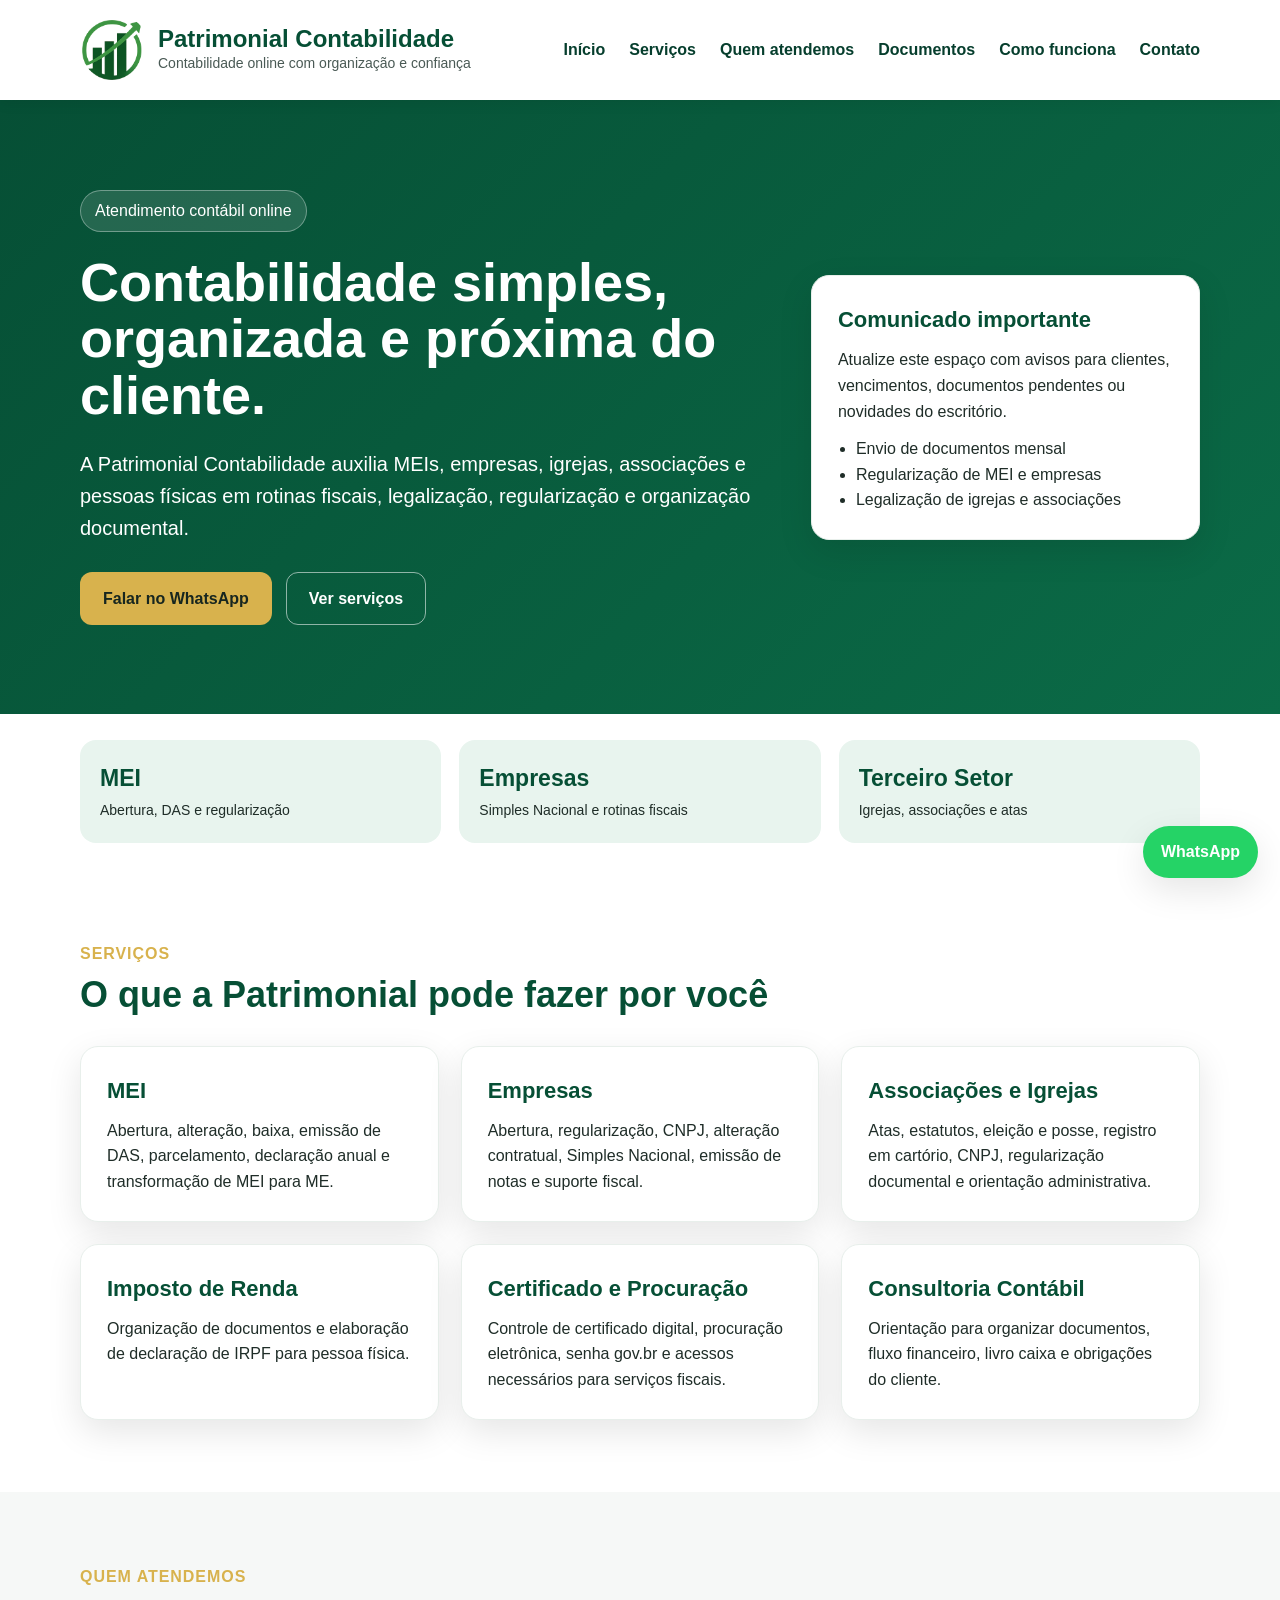
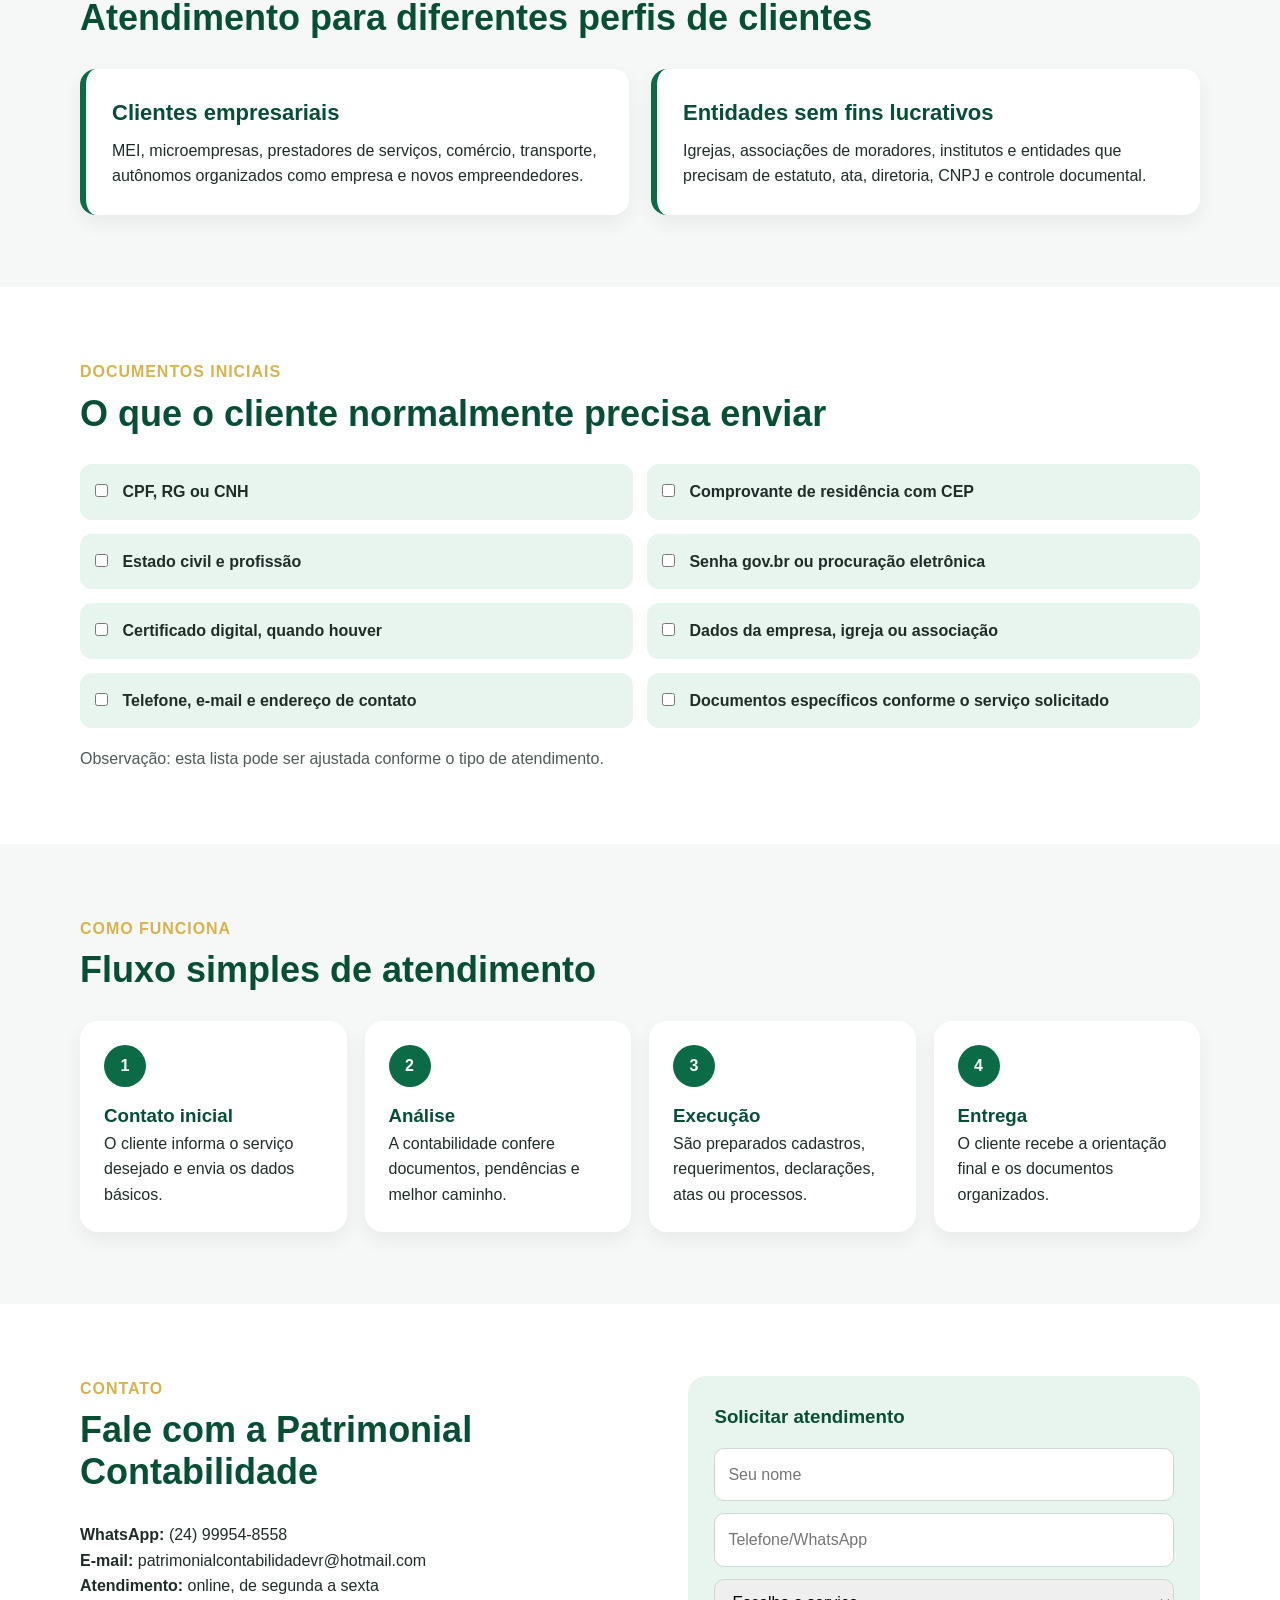
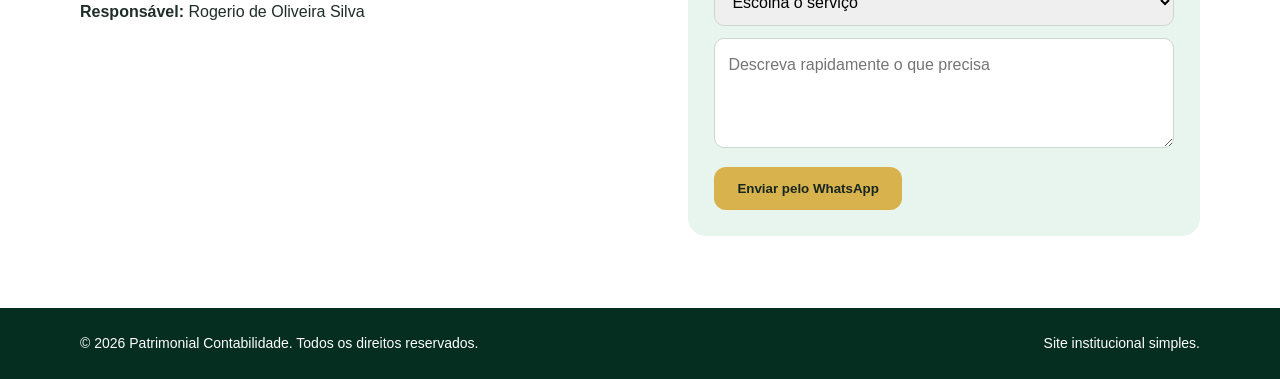
==== index.html @ cd788108 "Add files via upload" ====
<!DOCTYPE html>
<html lang="pt-BR">
<head>
  <meta charset="UTF-8" />
  <meta name="viewport" content="width=device-width, initial-scale=1.0" />
  <title>Patrimonial Contabilidade | Contabilidade Online</title>
  <meta name="description" content="Patrimonial Contabilidade - atendimento contábil online para MEI, empresas, igrejas, associações e pessoa física." />
  <link rel="stylesheet" href="style.css" />
</head>
<body>
  <header class="topo">
    <div class="container nav">
      <div class="marca">
        <img class="logo-img" src="assets/logo-patrimonial-icon.png" alt="Logo Patrimonial Contabilidade" />
        <div>
          <h1>Patrimonial Contabilidade</h1>
          <p>Contabilidade online com organização e confiança</p>
        </div>
      </div>
      <button class="menu-btn" onclick="alternarMenu()">☰</button>
      <nav id="menu">
        <a href="#inicio">Início</a>
        <a href="#servicos">Serviços</a>
        <a href="#clientes">Quem atendemos</a>
        <a href="#documentos">Documentos</a>
        <a href="#processo">Como funciona</a>
        <a href="#contato">Contato</a>
      </nav>
    </div>
  </header>

  <main>
    <section id="inicio" class="hero">
      <div class="container hero-grid">
        <div>
          <span class="etiqueta">Atendimento contábil online</span>
          <h2>Contabilidade simples, organizada e próxima do cliente.</h2>
          <p class="subtexto">A Patrimonial Contabilidade auxilia MEIs, empresas, igrejas, associações e pessoas físicas em rotinas fiscais, legalização, regularização e organização documental.</p>
          <div class="botoes">
            <a class="btn principal" href="https://wa.me/5524999548558" target="_blank">Falar no WhatsApp</a>
            <a class="btn secundario" href="#servicos">Ver serviços</a>
          </div>
        </div>
        <aside class="card destaque">
          <h3>Comunicado importante</h3>
          <p>Atualize este espaço com avisos para clientes, vencimentos, documentos pendentes ou novidades do escritório.</p>
          <ul>
            <li>Envio de documentos mensal</li>
            <li>Regularização de MEI e empresas</li>
            <li>Legalização de igrejas e associações</li>
          </ul>
        </aside>
      </div>
    </section>

    <section class="faixa">
      <div class="container numeros">
        <div><strong>MEI</strong><span>Abertura, DAS e regularização</span></div>
        <div><strong>Empresas</strong><span>Simples Nacional e rotinas fiscais</span></div>
        <div><strong>Terceiro Setor</strong><span>Igrejas, associações e atas</span></div>
      </div>
    </section>

    <section id="servicos" class="container secao">
      <div class="titulo">
        <span>Serviços</span>
        <h2>O que a Patrimonial pode fazer por você</h2>
      </div>
      <div class="grid-cards">
        <article class="card">
          <h3>MEI</h3>
          <p>Abertura, alteração, baixa, emissão de DAS, parcelamento, declaração anual e transformação de MEI para ME.</p>
        </article>
        <article class="card">
          <h3>Empresas</h3>
          <p>Abertura, regularização, CNPJ, alteração contratual, Simples Nacional, emissão de notas e suporte fiscal.</p>
        </article>
        <article class="card">
          <h3>Associações e Igrejas</h3>
          <p>Atas, estatutos, eleição e posse, registro em cartório, CNPJ, regularização documental e orientação administrativa.</p>
        </article>
        <article class="card">
          <h3>Imposto de Renda</h3>
          <p>Organização de documentos e elaboração de declaração de IRPF para pessoa física.</p>
        </article>
        <article class="card">
          <h3>Certificado e Procuração</h3>
          <p>Controle de certificado digital, procuração eletrônica, senha gov.br e acessos necessários para serviços fiscais.</p>
        </article>
        <article class="card">
          <h3>Consultoria Contábil</h3>
          <p>Orientação para organizar documentos, fluxo financeiro, livro caixa e obrigações do cliente.</p>
        </article>
      </div>
    </section>

    <section id="clientes" class="secao claro">
      <div class="container">
        <div class="titulo">
          <span>Quem atendemos</span>
          <h2>Atendimento para diferentes perfis de clientes</h2>
        </div>
        <div class="lista-dupla">
          <div class="painel">
            <h3>Clientes empresariais</h3>
            <p>MEI, microempresas, prestadores de serviços, comércio, transporte, autônomos organizados como empresa e novos empreendedores.</p>
          </div>
          <div class="painel">
            <h3>Entidades sem fins lucrativos</h3>
            <p>Igrejas, associações de moradores, institutos e entidades que precisam de estatuto, ata, diretoria, CNPJ e controle documental.</p>
          </div>
        </div>
      </div>
    </section>

    <section id="documentos" class="container secao">
      <div class="titulo">
        <span>Documentos iniciais</span>
        <h2>O que o cliente normalmente precisa enviar</h2>
      </div>
      <div class="checklist">
        <label><input type="checkbox"> CPF, RG ou CNH</label>
        <label><input type="checkbox"> Comprovante de residência com CEP</label>
        <label><input type="checkbox"> Estado civil e profissão</label>
        <label><input type="checkbox"> Senha gov.br ou procuração eletrônica</label>
        <label><input type="checkbox"> Certificado digital, quando houver</label>
        <label><input type="checkbox"> Dados da empresa, igreja ou associação</label>
        <label><input type="checkbox"> Telefone, e-mail e endereço de contato</label>
        <label><input type="checkbox"> Documentos específicos conforme o serviço solicitado</label>
      </div>
      <p class="observacao">Observação: esta lista pode ser ajustada conforme o tipo de atendimento.</p>
    </section>

    <section id="processo" class="secao claro">
      <div class="container">
        <div class="titulo">
          <span>Como funciona</span>
          <h2>Fluxo simples de atendimento</h2>
        </div>
        <div class="passos">
          <div><strong>1</strong><h3>Contato inicial</h3><p>O cliente informa o serviço desejado e envia os dados básicos.</p></div>
          <div><strong>2</strong><h3>Análise</h3><p>A contabilidade confere documentos, pendências e melhor caminho.</p></div>
          <div><strong>3</strong><h3>Execução</h3><p>São preparados cadastros, requerimentos, declarações, atas ou processos.</p></div>
          <div><strong>4</strong><h3>Entrega</h3><p>O cliente recebe a orientação final e os documentos organizados.</p></div>
        </div>
      </div>
    </section>

    <section id="contato" class="container secao contato">
      <div>
        <div class="titulo">
          <span>Contato</span>
          <h2>Fale com a Patrimonial Contabilidade</h2>
        </div>
        <p><strong>WhatsApp:</strong> (24) 99954-8558</p>
        <p><strong>E-mail:</strong> patrimonialcontabilidadevr@hotmail.com</p>
        <p><strong>Atendimento:</strong> online, de segunda a sexta</p>
        <p><strong>Responsável:</strong> Rogerio de Oliveira Silva</p>
      </div>
      <form class="formulario" onsubmit="enviarWhatsApp(event)">
        <h3>Solicitar atendimento</h3>
        <input id="nome" type="text" placeholder="Seu nome" required>
        <input id="telefone" type="text" placeholder="Telefone/WhatsApp" required>
        <select id="servico" required>
          <option value="">Escolha o serviço</option>
          <option>MEI</option>
          <option>Abertura de empresa</option>
          <option>Igreja ou associação</option>
          <option>Imposto de Renda</option>
          <option>Regularização</option>
          <option>Outro serviço</option>
        </select>
        <textarea id="mensagem" placeholder="Descreva rapidamente o que precisa"></textarea>
        <button class="btn principal" type="submit">Enviar pelo WhatsApp</button>
      </form>
    </section>
  </main>

  <a class="whatsapp" href="https://wa.me/5524999548558" target="_blank">WhatsApp</a>

  <footer>
    <div class="container rodape">
      <p>© <span id="ano"></span> Patrimonial Contabilidade. Todos os direitos reservados.</p>
      <p>Site institucional simples.</p>
    </div>
  </footer>

  <script src="script.js"></script>
</body>
</html>
---- style.css ----
:root{
  --verde-escuro:#064f35;
  --verde:#0b6b47;
  --verde-claro:#e8f4ee;
  --dourado:#d8b24d;
  --texto:#1f2d28;
  --cinza:#f6f8f7;
  --branco:#ffffff;
  --sombra:0 12px 35px rgba(0,0,0,.10);
}
*{box-sizing:border-box;margin:0;padding:0}
html{scroll-behavior:smooth}
body{font-family:Arial, Helvetica, sans-serif;color:var(--texto);line-height:1.6;background:var(--branco)}
a{text-decoration:none;color:inherit}.container{width:min(1120px,92%);margin:auto}
.topo{background:var(--branco);position:sticky;top:0;z-index:20;box-shadow:0 2px 15px rgba(0,0,0,.07)}
.nav{display:flex;align-items:center;justify-content:space-between;padding:18px 0}.marca{display:flex;align-items:center;gap:14px}.logo-img{width:64px;height:64px;object-fit:contain;border-radius:14px;background:#fff;padding:2px}.marca h1{font-size:24px;color:var(--verde-escuro);line-height:1.1}.marca p{font-size:14px;color:#4a5a55}nav{display:flex;gap:24px;font-weight:700;color:#063e2d}nav a:hover{color:var(--dourado)}.menu-btn{display:none;background:var(--verde);color:#fff;border:0;border-radius:10px;font-size:24px;padding:6px 12px}
.hero{background:linear-gradient(135deg,var(--verde-escuro),var(--verde));color:#fff;padding:90px 0}.hero-grid{display:grid;grid-template-columns:1.4fr .8fr;gap:50px;align-items:center}.etiqueta{display:inline-block;border:1px solid rgba(255,255,255,.35);background:rgba(255,255,255,.12);padding:7px 14px;border-radius:999px;margin-bottom:22px}.hero h2{font-size:54px;line-height:1.05;margin-bottom:24px;max-width:760px}.subtexto{font-size:20px;max-width:760px}.botoes{display:flex;gap:14px;margin-top:28px;flex-wrap:wrap}.btn{display:inline-block;border-radius:12px;padding:13px 22px;font-weight:800;border:1px solid transparent;cursor:pointer}.principal{background:var(--dourado);color:#17261f}.secundario{border-color:rgba(255,255,255,.55);color:#fff}.card{background:#fff;border-radius:18px;padding:26px;box-shadow:var(--sombra);border:1px solid #e8efeb}.destaque{color:var(--texto)}.destaque h3{color:var(--verde-escuro);margin-bottom:16px}.destaque ul{margin-left:18px;margin-top:12px}.faixa{background:#fff;margin-top:-1px}.numeros{display:grid;grid-template-columns:repeat(3,1fr);gap:18px;padding:26px 0}.numeros div{background:var(--verde-claro);padding:20px;border-radius:16px}.numeros strong{display:block;color:var(--verde-escuro);font-size:23px}.numeros span{font-size:14px}.secao{padding:72px 0}.titulo{margin-bottom:30px}.titulo span{color:var(--dourado);font-weight:900;text-transform:uppercase;letter-spacing:.06em}.titulo h2{font-size:36px;color:var(--verde-escuro);line-height:1.15;margin-top:8px}.grid-cards{display:grid;grid-template-columns:repeat(3,1fr);gap:22px}.card h3{color:var(--verde-escuro);font-size:22px;margin-bottom:10px}.claro{background:var(--cinza)}.lista-dupla{display:grid;grid-template-columns:1fr 1fr;gap:22px}.painel{background:#fff;border-left:6px solid var(--verde);border-radius:16px;padding:26px;box-shadow:0 8px 20px rgba(0,0,0,.06)}.painel h3{color:var(--verde-escuro);font-size:22px;margin-bottom:8px}.checklist{display:grid;grid-template-columns:repeat(2,1fr);gap:14px}.checklist label{background:var(--verde-claro);padding:15px;border-radius:12px;font-weight:700}.checklist input{margin-right:10px}.observacao{margin-top:18px;color:#4e5b57}.passos{display:grid;grid-template-columns:repeat(4,1fr);gap:18px}.passos div{background:#fff;border-radius:18px;padding:24px;box-shadow:0 8px 20px rgba(0,0,0,.06)}.passos strong{display:grid;place-items:center;background:var(--verde);color:#fff;width:42px;height:42px;border-radius:50%;margin-bottom:14px}.passos h3{color:var(--verde-escuro)}.contato{display:grid;grid-template-columns:1fr .9fr;gap:40px}.formulario{background:var(--verde-claro);border-radius:18px;padding:26px}.formulario h3{color:var(--verde-escuro);margin-bottom:16px}.formulario input,.formulario select,.formulario textarea{width:100%;padding:13px;margin-bottom:12px;border-radius:10px;border:1px solid #cbd8d1;font:inherit}.formulario textarea{min-height:110px;resize:vertical}.whatsapp{position:fixed;right:22px;bottom:22px;background:#25d366;color:#fff;font-weight:900;padding:13px 18px;border-radius:999px;box-shadow:var(--sombra);z-index:30}footer{background:#052d20;color:#fff;padding:24px 0}.rodape{display:flex;justify-content:space-between;gap:20px;flex-wrap:wrap;font-size:14px}
@media(max-width:850px){.menu-btn{display:block}nav{display:none;position:absolute;right:4%;top:84px;background:#fff;box-shadow:var(--sombra);border-radius:16px;padding:18px;flex-direction:column;gap:12px}nav.ativo{display:flex}.hero-grid,.contato,.lista-dupla{grid-template-columns:1fr}.hero h2{font-size:38px}.grid-cards,.numeros,.passos,.checklist{grid-template-columns:1fr}.marca h1{font-size:19px}.marca p{font-size:12px}.logo-img{width:54px;height:54px}}
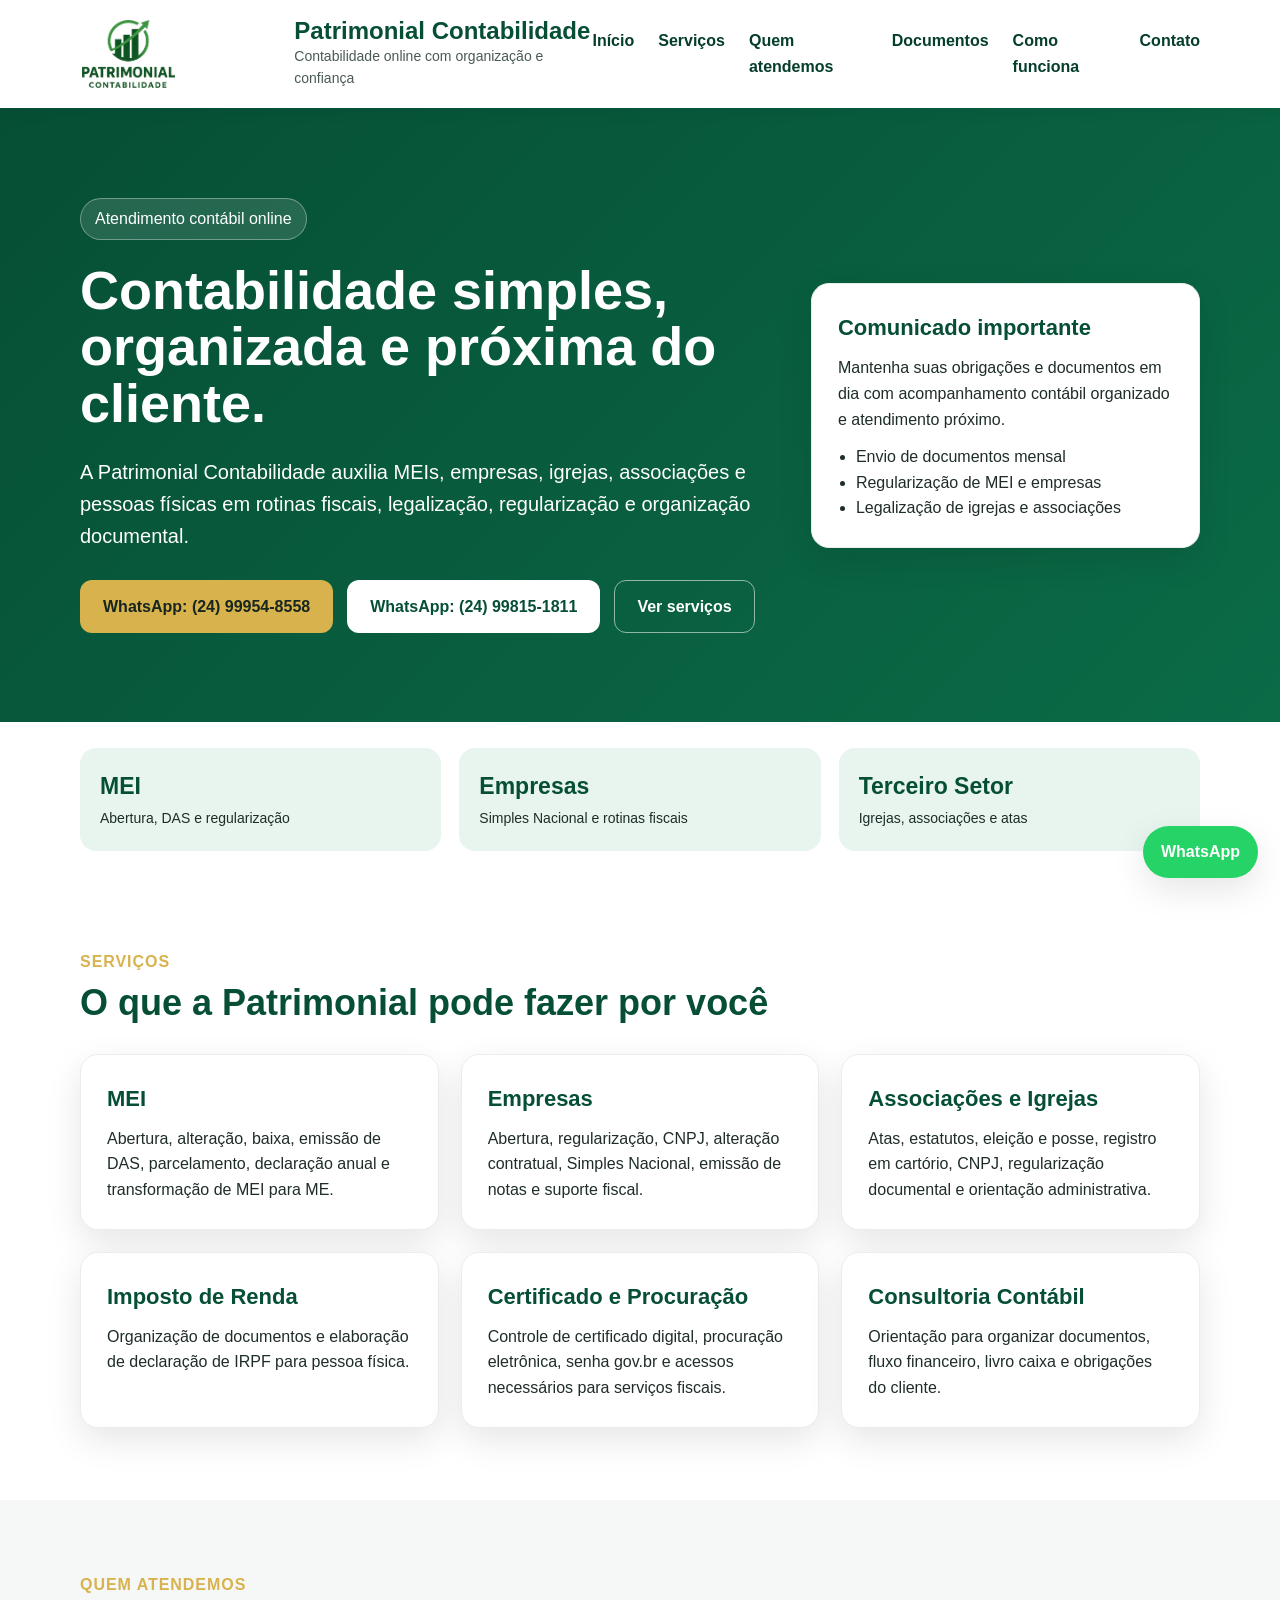
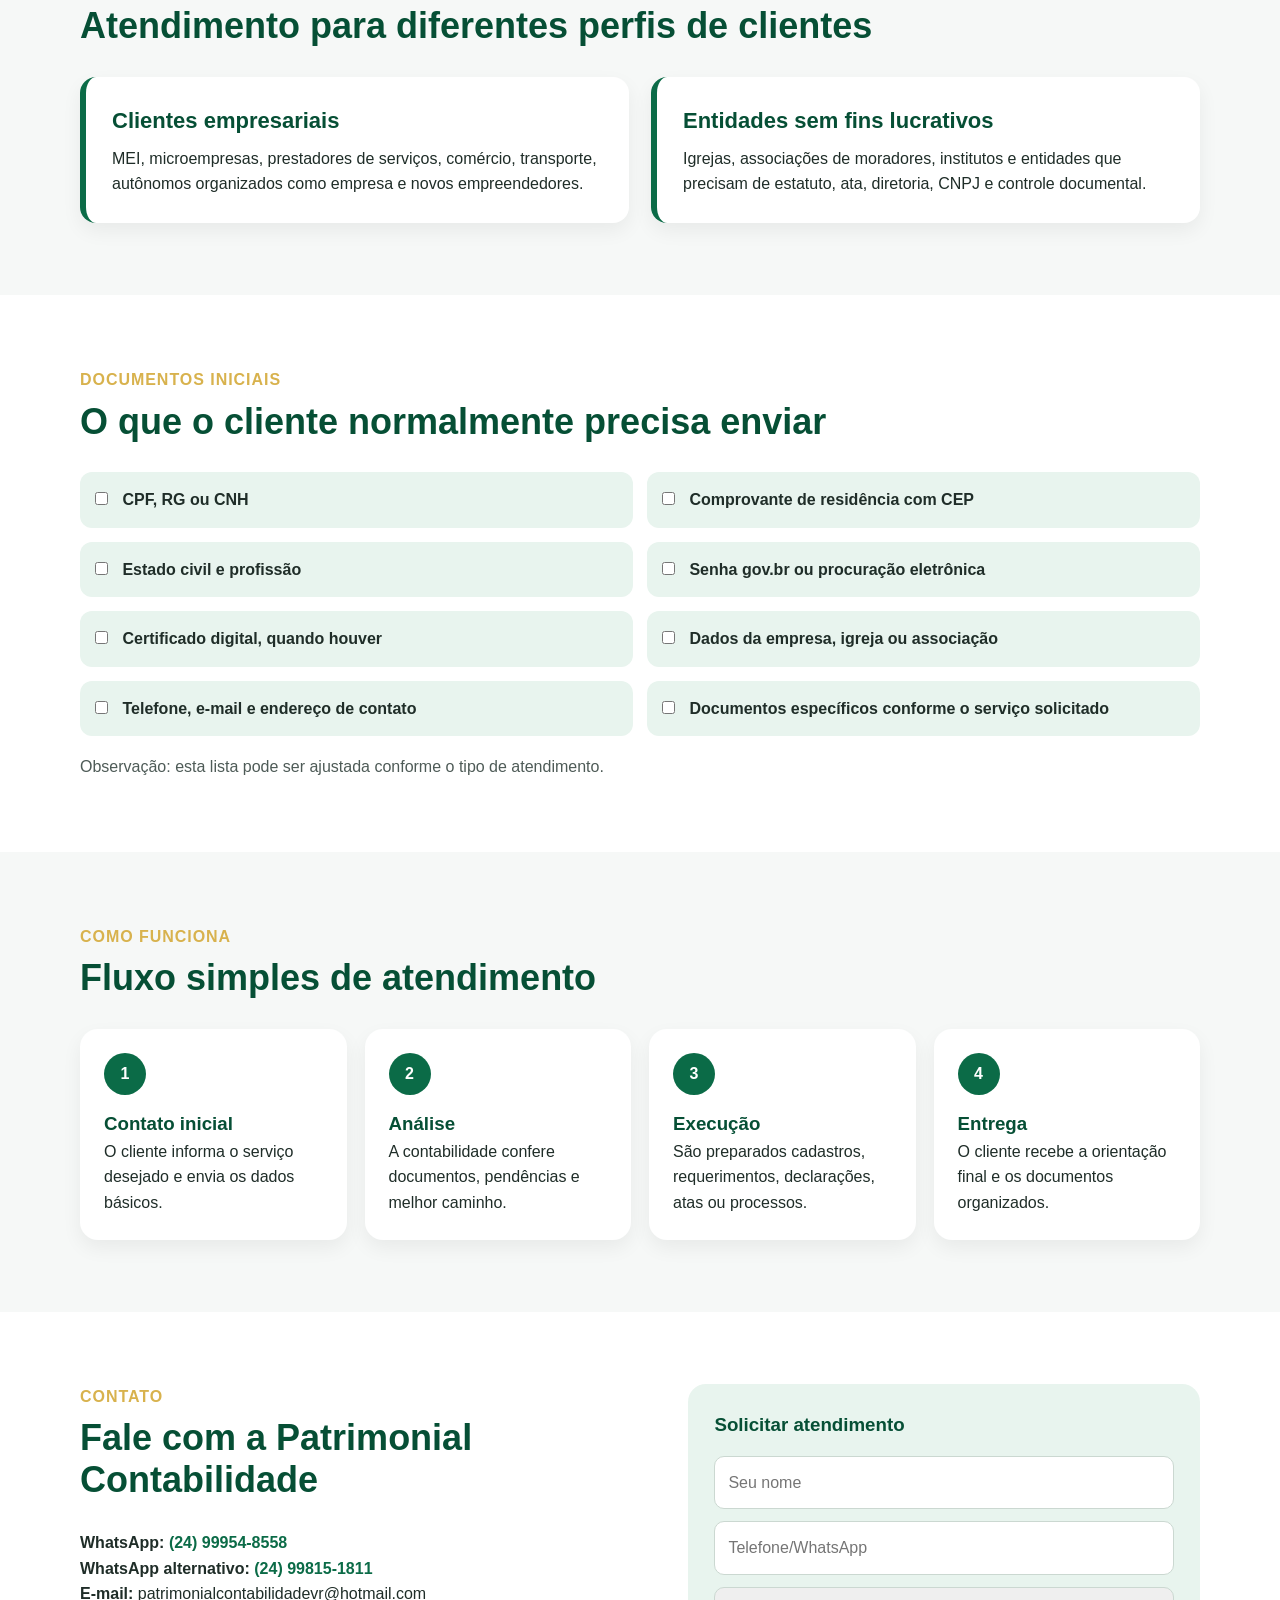
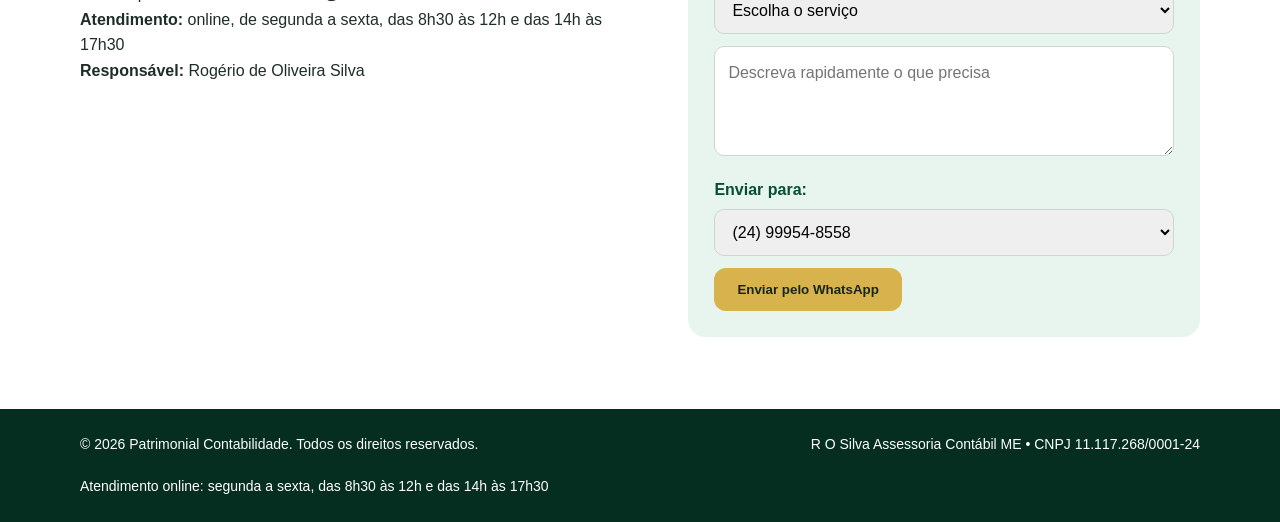
==== commit 826bfa9b: "Atualizar site Patrimonial" ====
--- a/index.html
+++ b/index.html
@@ -11,7 +11,7 @@
   <header class="topo">
     <div class="container nav">
       <div class="marca">
-        <img class="logo-img" src="assets/logo-patrimonial-icon.png" alt="Logo Patrimonial Contabilidade" />
+        <img class="logo-img" src="assets/logo-patrimonial-completo.png" alt="Logo Patrimonial Contabilidade" />
         <div>
           <h1>Patrimonial Contabilidade</h1>
           <p>Contabilidade online com organização e confiança</p>
@@ -37,13 +37,14 @@
           <h2>Contabilidade simples, organizada e próxima do cliente.</h2>
           <p class="subtexto">A Patrimonial Contabilidade auxilia MEIs, empresas, igrejas, associações e pessoas físicas em rotinas fiscais, legalização, regularização e organização documental.</p>
           <div class="botoes">
-            <a class="btn principal" href="https://wa.me/5524999548558" target="_blank">Falar no WhatsApp</a>
+            <a class="btn principal" href="https://wa.me/5524999548558" target="_blank" rel="noopener">WhatsApp: (24) 99954-8558</a>
+            <a class="btn principal alternativo" href="https://wa.me/5524998151811" target="_blank" rel="noopener">WhatsApp: (24) 99815-1811</a>
             <a class="btn secundario" href="#servicos">Ver serviços</a>
           </div>
         </div>
         <aside class="card destaque">
           <h3>Comunicado importante</h3>
-          <p>Atualize este espaço com avisos para clientes, vencimentos, documentos pendentes ou novidades do escritório.</p>
+          <p>Mantenha suas obrigações e documentos em dia com acompanhamento contábil organizado e atendimento próximo.</p>
           <ul>
             <li>Envio de documentos mensal</li>
             <li>Regularização de MEI e empresas</li>
@@ -152,10 +153,11 @@
           <span>Contato</span>
           <h2>Fale com a Patrimonial Contabilidade</h2>
         </div>
-        <p><strong>WhatsApp:</strong> (24) 99954-8558</p>
+        <p><strong>WhatsApp:</strong> <a class="link-contato" href="https://wa.me/5524999548558" target="_blank" rel="noopener">(24) 99954-8558</a></p>
+        <p><strong>WhatsApp alternativo:</strong> <a class="link-contato" href="https://wa.me/5524998151811" target="_blank" rel="noopener">(24) 99815-1811</a></p>
         <p><strong>E-mail:</strong> patrimonialcontabilidadevr@hotmail.com</p>
-        <p><strong>Atendimento:</strong> online, de segunda a sexta</p>
-        <p><strong>Responsável:</strong> Rogerio de Oliveira Silva</p>
+        <p><strong>Atendimento:</strong> online, de segunda a sexta, das 8h30 às 12h e das 14h às 17h30</p>
+        <p><strong>Responsável:</strong> Rogério de Oliveira Silva</p>
       </div>
       <form class="formulario" onsubmit="enviarWhatsApp(event)">
         <h3>Solicitar atendimento</h3>
@@ -171,17 +173,23 @@
           <option>Outro serviço</option>
         </select>
         <textarea id="mensagem" placeholder="Descreva rapidamente o que precisa"></textarea>
+        <label class="rotulo-numero" for="numeroAtendimento">Enviar para:</label>
+        <select id="numeroAtendimento" required>
+          <option value="5524999548558">(24) 99954-8558</option>
+          <option value="5524998151811">(24) 99815-1811</option>
+        </select>
         <button class="btn principal" type="submit">Enviar pelo WhatsApp</button>
       </form>
     </section>
   </main>
 
-  <a class="whatsapp" href="https://wa.me/5524999548558" target="_blank">WhatsApp</a>
+  <a class="whatsapp" href="https://wa.me/5524999548558" target="_blank" rel="noopener" aria-label="Falar com a Patrimonial pelo WhatsApp">WhatsApp</a>
 
   <footer>
     <div class="container rodape">
       <p>© <span id="ano"></span> Patrimonial Contabilidade. Todos os direitos reservados.</p>
-      <p>Site institucional simples.</p>
+      <p>R O Silva Assessoria Contábil ME • CNPJ 11.117.268/0001-24</p>
+      <p>Atendimento online: segunda a sexta, das 8h30 às 12h e das 14h às 17h30</p>
     </div>
   </footer>
 
--- a/style.css
+++ b/style.css
@@ -13,6 +13,6 @@
 body{font-family:Arial, Helvetica, sans-serif;color:var(--texto);line-height:1.6;background:var(--branco)}
 a{text-decoration:none;color:inherit}.container{width:min(1120px,92%);margin:auto}
 .topo{background:var(--branco);position:sticky;top:0;z-index:20;box-shadow:0 2px 15px rgba(0,0,0,.07)}
-.nav{display:flex;align-items:center;justify-content:space-between;padding:18px 0}.marca{display:flex;align-items:center;gap:14px}.logo-img{width:64px;height:64px;object-fit:contain;border-radius:14px;background:#fff;padding:2px}.marca h1{font-size:24px;color:var(--verde-escuro);line-height:1.1}.marca p{font-size:14px;color:#4a5a55}nav{display:flex;gap:24px;font-weight:700;color:#063e2d}nav a:hover{color:var(--dourado)}.menu-btn{display:none;background:var(--verde);color:#fff;border:0;border-radius:10px;font-size:24px;padding:6px 12px}
-.hero{background:linear-gradient(135deg,var(--verde-escuro),var(--verde));color:#fff;padding:90px 0}.hero-grid{display:grid;grid-template-columns:1.4fr .8fr;gap:50px;align-items:center}.etiqueta{display:inline-block;border:1px solid rgba(255,255,255,.35);background:rgba(255,255,255,.12);padding:7px 14px;border-radius:999px;margin-bottom:22px}.hero h2{font-size:54px;line-height:1.05;margin-bottom:24px;max-width:760px}.subtexto{font-size:20px;max-width:760px}.botoes{display:flex;gap:14px;margin-top:28px;flex-wrap:wrap}.btn{display:inline-block;border-radius:12px;padding:13px 22px;font-weight:800;border:1px solid transparent;cursor:pointer}.principal{background:var(--dourado);color:#17261f}.secundario{border-color:rgba(255,255,255,.55);color:#fff}.card{background:#fff;border-radius:18px;padding:26px;box-shadow:var(--sombra);border:1px solid #e8efeb}.destaque{color:var(--texto)}.destaque h3{color:var(--verde-escuro);margin-bottom:16px}.destaque ul{margin-left:18px;margin-top:12px}.faixa{background:#fff;margin-top:-1px}.numeros{display:grid;grid-template-columns:repeat(3,1fr);gap:18px;padding:26px 0}.numeros div{background:var(--verde-claro);padding:20px;border-radius:16px}.numeros strong{display:block;color:var(--verde-escuro);font-size:23px}.numeros span{font-size:14px}.secao{padding:72px 0}.titulo{margin-bottom:30px}.titulo span{color:var(--dourado);font-weight:900;text-transform:uppercase;letter-spacing:.06em}.titulo h2{font-size:36px;color:var(--verde-escuro);line-height:1.15;margin-top:8px}.grid-cards{display:grid;grid-template-columns:repeat(3,1fr);gap:22px}.card h3{color:var(--verde-escuro);font-size:22px;margin-bottom:10px}.claro{background:var(--cinza)}.lista-dupla{display:grid;grid-template-columns:1fr 1fr;gap:22px}.painel{background:#fff;border-left:6px solid var(--verde);border-radius:16px;padding:26px;box-shadow:0 8px 20px rgba(0,0,0,.06)}.painel h3{color:var(--verde-escuro);font-size:22px;margin-bottom:8px}.checklist{display:grid;grid-template-columns:repeat(2,1fr);gap:14px}.checklist label{background:var(--verde-claro);padding:15px;border-radius:12px;font-weight:700}.checklist input{margin-right:10px}.observacao{margin-top:18px;color:#4e5b57}.passos{display:grid;grid-template-columns:repeat(4,1fr);gap:18px}.passos div{background:#fff;border-radius:18px;padding:24px;box-shadow:0 8px 20px rgba(0,0,0,.06)}.passos strong{display:grid;place-items:center;background:var(--verde);color:#fff;width:42px;height:42px;border-radius:50%;margin-bottom:14px}.passos h3{color:var(--verde-escuro)}.contato{display:grid;grid-template-columns:1fr .9fr;gap:40px}.formulario{background:var(--verde-claro);border-radius:18px;padding:26px}.formulario h3{color:var(--verde-escuro);margin-bottom:16px}.formulario input,.formulario select,.formulario textarea{width:100%;padding:13px;margin-bottom:12px;border-radius:10px;border:1px solid #cbd8d1;font:inherit}.formulario textarea{min-height:110px;resize:vertical}.whatsapp{position:fixed;right:22px;bottom:22px;background:#25d366;color:#fff;font-weight:900;padding:13px 18px;border-radius:999px;box-shadow:var(--sombra);z-index:30}footer{background:#052d20;color:#fff;padding:24px 0}.rodape{display:flex;justify-content:space-between;gap:20px;flex-wrap:wrap;font-size:14px}
-@media(max-width:850px){.menu-btn{display:block}nav{display:none;position:absolute;right:4%;top:84px;background:#fff;box-shadow:var(--sombra);border-radius:16px;padding:18px;flex-direction:column;gap:12px}nav.ativo{display:flex}.hero-grid,.contato,.lista-dupla{grid-template-columns:1fr}.hero h2{font-size:38px}.grid-cards,.numeros,.passos,.checklist{grid-template-columns:1fr}.marca h1{font-size:19px}.marca p{font-size:12px}.logo-img{width:54px;height:54px}}
+.nav{display:flex;align-items:center;justify-content:space-between;padding:18px 0}.marca{display:flex;align-items:center;gap:14px}.logo-img{width:210px;height:72px;object-fit:contain;object-position:left center;border-radius:14px;background:#fff;padding:2px}.marca h1{font-size:24px;color:var(--verde-escuro);line-height:1.1}.marca p{font-size:14px;color:#4a5a55}nav{display:flex;gap:24px;font-weight:700;color:#063e2d}nav a:hover{color:var(--dourado)}.menu-btn{display:none;background:var(--verde);color:#fff;border:0;border-radius:10px;font-size:24px;padding:6px 12px}
+.hero{background:linear-gradient(135deg,var(--verde-escuro),var(--verde));color:#fff;padding:90px 0}.hero-grid{display:grid;grid-template-columns:1.4fr .8fr;gap:50px;align-items:center}.etiqueta{display:inline-block;border:1px solid rgba(255,255,255,.35);background:rgba(255,255,255,.12);padding:7px 14px;border-radius:999px;margin-bottom:22px}.hero h2{font-size:54px;line-height:1.05;margin-bottom:24px;max-width:760px}.subtexto{font-size:20px;max-width:760px}.botoes{display:flex;gap:14px;margin-top:28px;flex-wrap:wrap}.btn{display:inline-block;border-radius:12px;padding:13px 22px;font-weight:800;border:1px solid transparent;cursor:pointer}.principal{background:var(--dourado);color:#17261f}.principal.alternativo{background:#fff;color:var(--verde-escuro);border-color:rgba(255,255,255,.7)}.secundario{border-color:rgba(255,255,255,.55);color:#fff}.card{background:#fff;border-radius:18px;padding:26px;box-shadow:var(--sombra);border:1px solid #e8efeb}.destaque{color:var(--texto)}.destaque h3{color:var(--verde-escuro);margin-bottom:16px}.destaque ul{margin-left:18px;margin-top:12px}.faixa{background:#fff;margin-top:-1px}.numeros{display:grid;grid-template-columns:repeat(3,1fr);gap:18px;padding:26px 0}.numeros div{background:var(--verde-claro);padding:20px;border-radius:16px}.numeros strong{display:block;color:var(--verde-escuro);font-size:23px}.numeros span{font-size:14px}.secao{padding:72px 0}.titulo{margin-bottom:30px}.titulo span{color:var(--dourado);font-weight:900;text-transform:uppercase;letter-spacing:.06em}.titulo h2{font-size:36px;color:var(--verde-escuro);line-height:1.15;margin-top:8px}.grid-cards{display:grid;grid-template-columns:repeat(3,1fr);gap:22px}.card h3{color:var(--verde-escuro);font-size:22px;margin-bottom:10px}.claro{background:var(--cinza)}.lista-dupla{display:grid;grid-template-columns:1fr 1fr;gap:22px}.painel{background:#fff;border-left:6px solid var(--verde);border-radius:16px;padding:26px;box-shadow:0 8px 20px rgba(0,0,0,.06)}.painel h3{color:var(--verde-escuro);font-size:22px;margin-bottom:8px}.checklist{display:grid;grid-template-columns:repeat(2,1fr);gap:14px}.checklist label{background:var(--verde-claro);padding:15px;border-radius:12px;font-weight:700}.checklist input{margin-right:10px}.observacao{margin-top:18px;color:#4e5b57}.passos{display:grid;grid-template-columns:repeat(4,1fr);gap:18px}.passos div{background:#fff;border-radius:18px;padding:24px;box-shadow:0 8px 20px rgba(0,0,0,.06)}.passos strong{display:grid;place-items:center;background:var(--verde);color:#fff;width:42px;height:42px;border-radius:50%;margin-bottom:14px}.passos h3{color:var(--verde-escuro)}.contato{display:grid;grid-template-columns:1fr .9fr;gap:40px}.formulario{background:var(--verde-claro);border-radius:18px;padding:26px}.formulario h3{color:var(--verde-escuro);margin-bottom:16px}.formulario input,.formulario select,.formulario textarea{width:100%;padding:13px;margin-bottom:12px;border-radius:10px;border:1px solid #cbd8d1;font:inherit}.formulario textarea{min-height:110px;resize:vertical}.rotulo-numero{display:block;font-weight:700;color:var(--verde-escuro);margin:2px 0 6px}.link-contato{color:var(--verde);font-weight:800}.link-contato:hover{text-decoration:underline}.whatsapp{position:fixed;right:22px;bottom:22px;background:#25d366;color:#fff;font-weight:900;padding:13px 18px;border-radius:999px;box-shadow:var(--sombra);z-index:30}footer{background:#052d20;color:#fff;padding:24px 0}.rodape{display:flex;justify-content:space-between;gap:20px;flex-wrap:wrap;font-size:14px}
+@media(max-width:850px){.menu-btn{display:block}nav{display:none;position:absolute;right:4%;top:84px;background:#fff;box-shadow:var(--sombra);border-radius:16px;padding:18px;flex-direction:column;gap:12px}nav.ativo{display:flex}.hero-grid,.contato,.lista-dupla{grid-template-columns:1fr}.hero h2{font-size:38px}.grid-cards,.numeros,.passos,.checklist{grid-template-columns:1fr}.marca h1{font-size:19px}.marca p{font-size:12px}.logo-img{width:170px;height:58px}}
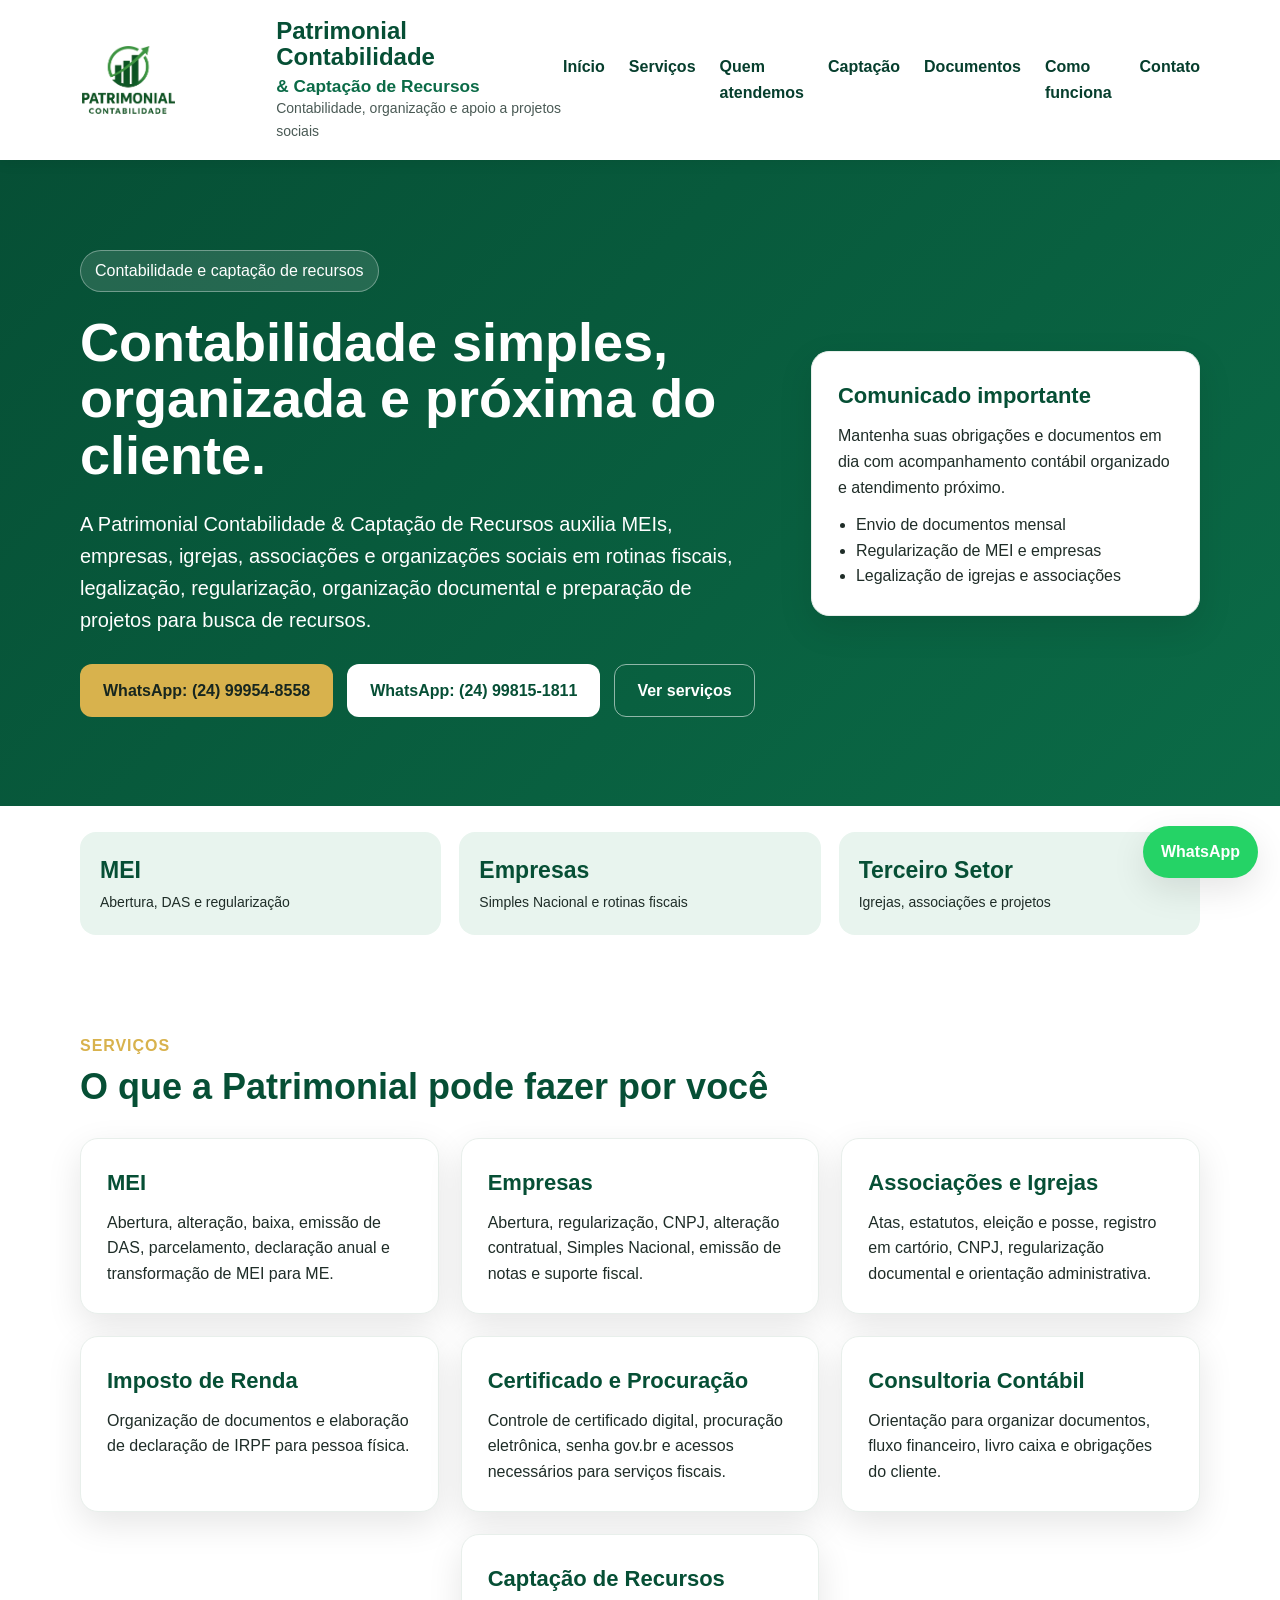
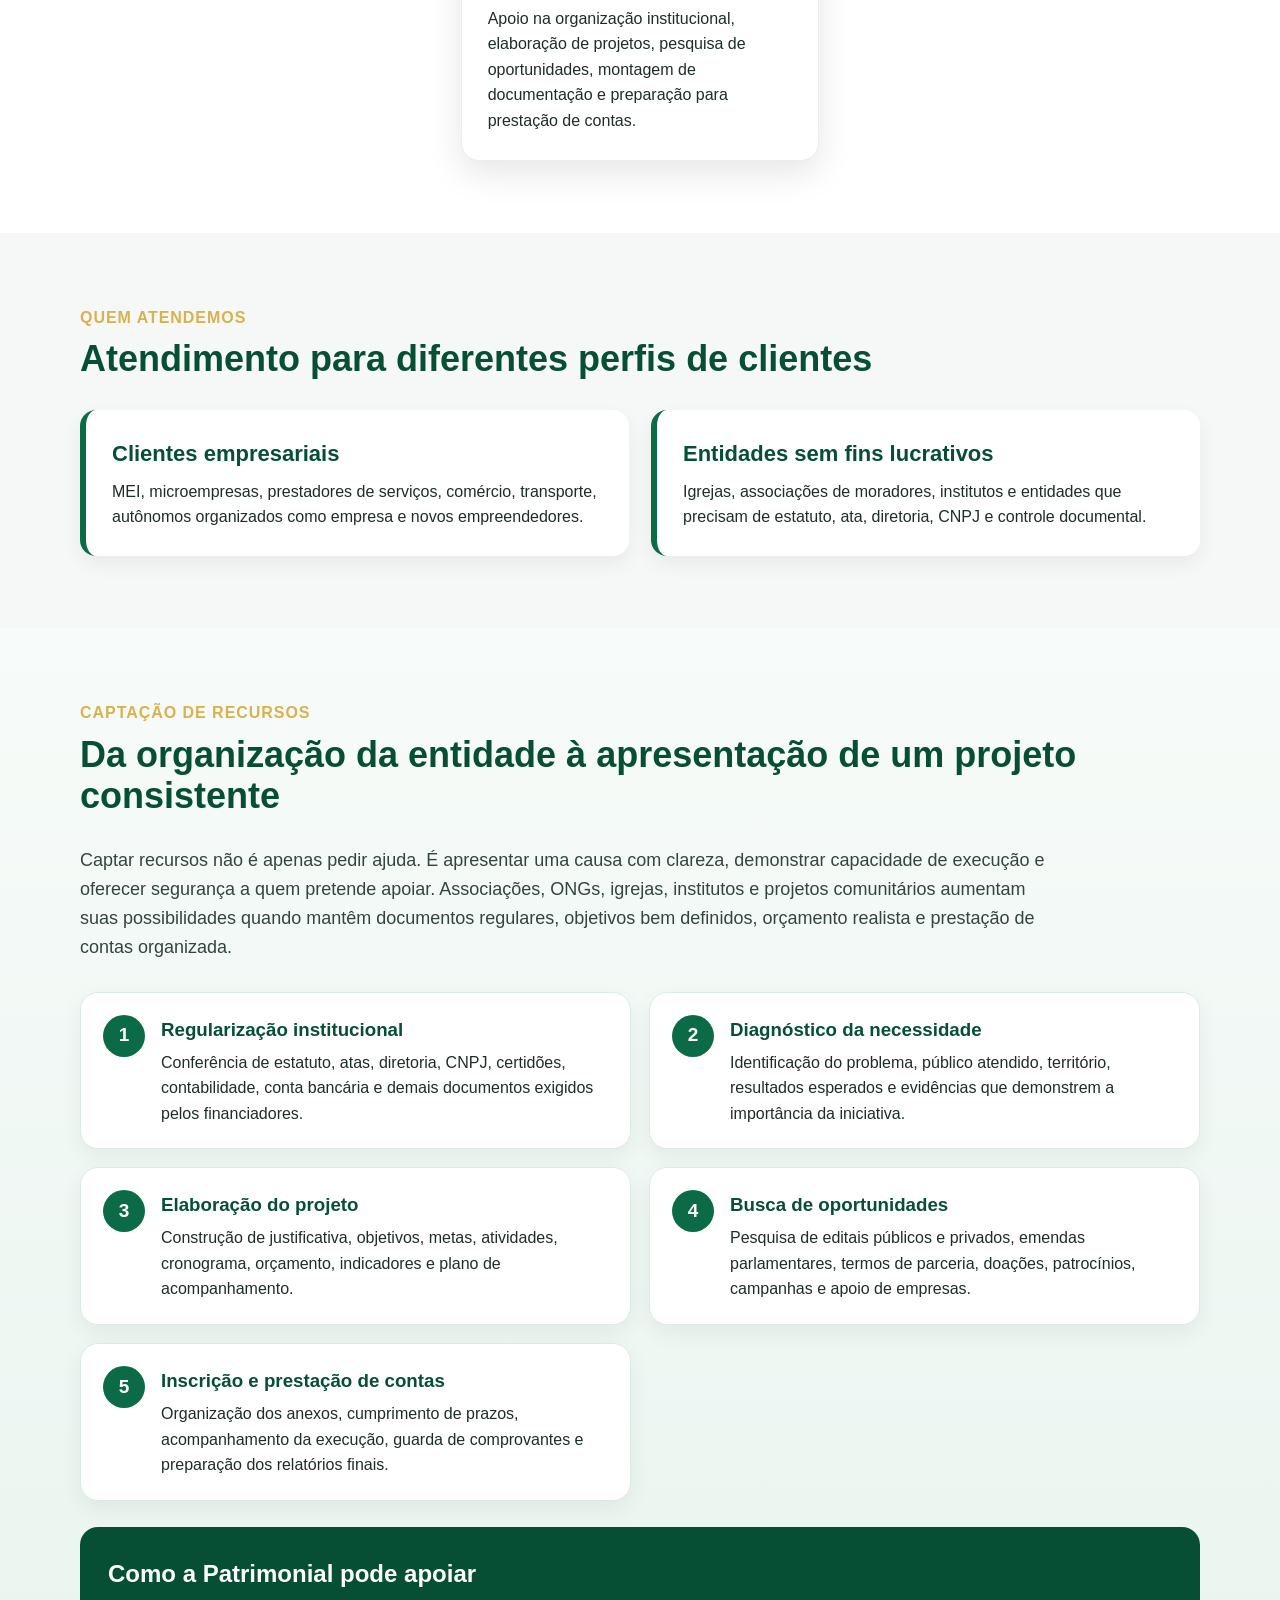
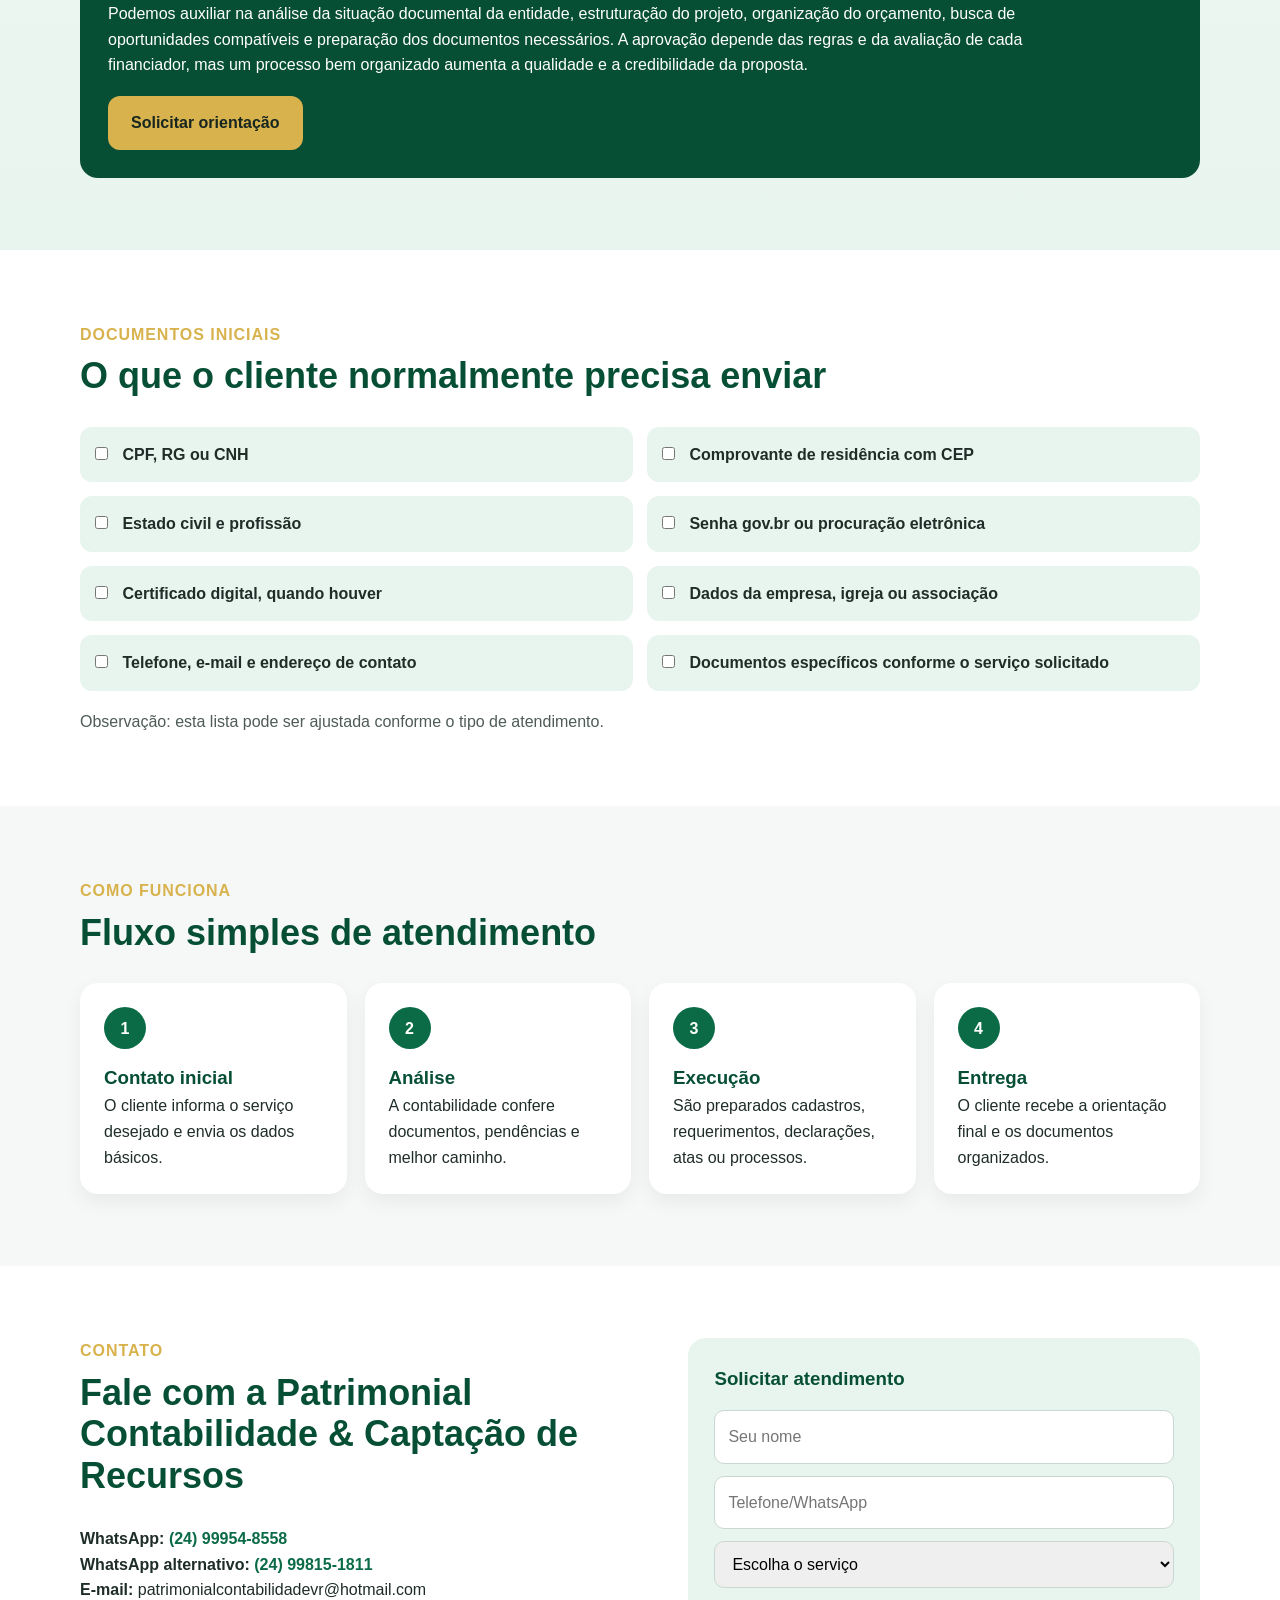
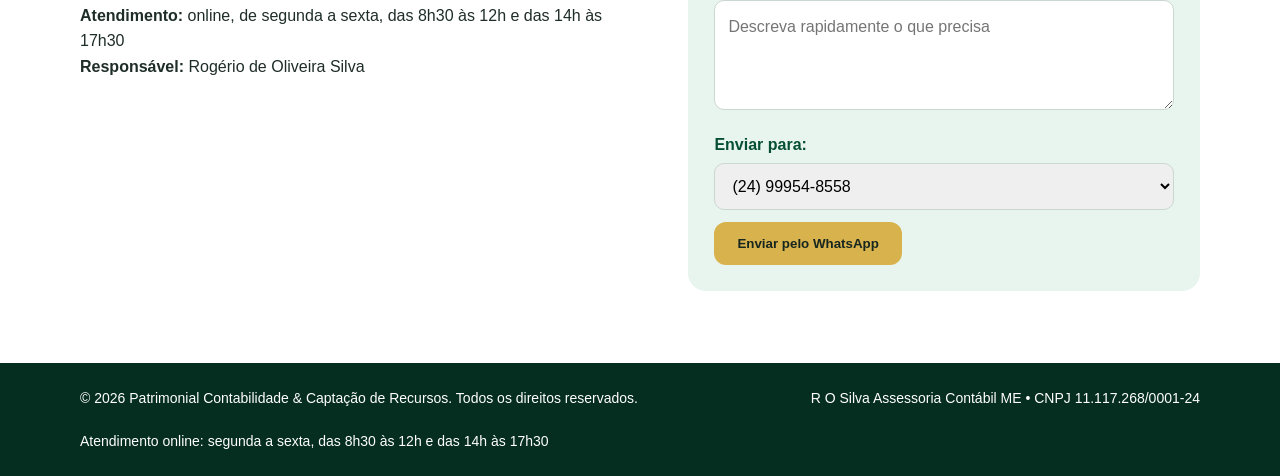
==== commit bd48e4e3: "Atualizar site com Captação de Recursos" ====
--- a/index.html
+++ b/index.html
@@ -3,8 +3,8 @@
 <head>
   <meta charset="UTF-8" />
   <meta name="viewport" content="width=device-width, initial-scale=1.0" />
-  <title>Patrimonial Contabilidade | Contabilidade Online</title>
-  <meta name="description" content="Patrimonial Contabilidade - atendimento contábil online para MEI, empresas, igrejas, associações e pessoa física." />
+  <title>Patrimonial Contabilidade & Captação de Recursos</title>
+  <meta name="description" content="Patrimonial Contabilidade & Captação de Recursos - atendimento contábil, legalização, regularização e apoio a projetos para empresas, igrejas, associações e organizações sociais." />
   <link rel="stylesheet" href="style.css" />
 </head>
 <body>
@@ -13,8 +13,8 @@
       <div class="marca">
         <img class="logo-img" src="assets/logo-patrimonial-completo.png" alt="Logo Patrimonial Contabilidade" />
         <div>
-          <h1>Patrimonial Contabilidade</h1>
-          <p>Contabilidade online com organização e confiança</p>
+          <h1>Patrimonial Contabilidade<br><span>&amp; Captação de Recursos</span></h1>
+          <p>Contabilidade, organização e apoio a projetos sociais</p>
         </div>
       </div>
       <button class="menu-btn" onclick="alternarMenu()">☰</button>
@@ -22,6 +22,7 @@
         <a href="#inicio">Início</a>
         <a href="#servicos">Serviços</a>
         <a href="#clientes">Quem atendemos</a>
+        <a href="#captacao">Captação</a>
         <a href="#documentos">Documentos</a>
         <a href="#processo">Como funciona</a>
         <a href="#contato">Contato</a>
@@ -33,9 +34,9 @@
     <section id="inicio" class="hero">
       <div class="container hero-grid">
         <div>
-          <span class="etiqueta">Atendimento contábil online</span>
+          <span class="etiqueta">Contabilidade e captação de recursos</span>
           <h2>Contabilidade simples, organizada e próxima do cliente.</h2>
-          <p class="subtexto">A Patrimonial Contabilidade auxilia MEIs, empresas, igrejas, associações e pessoas físicas em rotinas fiscais, legalização, regularização e organização documental.</p>
+          <p class="subtexto">A Patrimonial Contabilidade &amp; Captação de Recursos auxilia MEIs, empresas, igrejas, associações e organizações sociais em rotinas fiscais, legalização, regularização, organização documental e preparação de projetos para busca de recursos.</p>
           <div class="botoes">
             <a class="btn principal" href="https://wa.me/5524999548558" target="_blank" rel="noopener">WhatsApp: (24) 99954-8558</a>
             <a class="btn principal alternativo" href="https://wa.me/5524998151811" target="_blank" rel="noopener">WhatsApp: (24) 99815-1811</a>
@@ -58,7 +59,7 @@
       <div class="container numeros">
         <div><strong>MEI</strong><span>Abertura, DAS e regularização</span></div>
         <div><strong>Empresas</strong><span>Simples Nacional e rotinas fiscais</span></div>
-        <div><strong>Terceiro Setor</strong><span>Igrejas, associações e atas</span></div>
+        <div><strong>Terceiro Setor</strong><span>Igrejas, associações e projetos</span></div>
       </div>
     </section>
 
@@ -91,6 +92,10 @@
         <article class="card">
           <h3>Consultoria Contábil</h3>
           <p>Orientação para organizar documentos, fluxo financeiro, livro caixa e obrigações do cliente.</p>
+        </article>
+        <article class="card captacao-card">
+          <h3>Captação de Recursos</h3>
+          <p>Apoio na organização institucional, elaboração de projetos, pesquisa de oportunidades, montagem de documentação e preparação para prestação de contas.</p>
         </article>
       </div>
     </section>
@@ -114,6 +119,46 @@
       </div>
     </section>
 
+
+    <section id="captacao" class="secao captacao">
+      <div class="container">
+        <div class="titulo">
+          <span>Captação de recursos</span>
+          <h2>Da organização da entidade à apresentação de um projeto consistente</h2>
+        </div>
+        <p class="introducao-captacao">Captar recursos não é apenas pedir ajuda. É apresentar uma causa com clareza, demonstrar capacidade de execução e oferecer segurança a quem pretende apoiar. Associações, ONGs, igrejas, institutos e projetos comunitários aumentam suas possibilidades quando mantêm documentos regulares, objetivos bem definidos, orçamento realista e prestação de contas organizada.</p>
+
+        <div class="etapas-captacao">
+          <article class="etapa-captacao">
+            <strong>1</strong>
+            <div><h3>Regularização institucional</h3><p>Conferência de estatuto, atas, diretoria, CNPJ, certidões, contabilidade, conta bancária e demais documentos exigidos pelos financiadores.</p></div>
+          </article>
+          <article class="etapa-captacao">
+            <strong>2</strong>
+            <div><h3>Diagnóstico da necessidade</h3><p>Identificação do problema, público atendido, território, resultados esperados e evidências que demonstrem a importância da iniciativa.</p></div>
+          </article>
+          <article class="etapa-captacao">
+            <strong>3</strong>
+            <div><h3>Elaboração do projeto</h3><p>Construção de justificativa, objetivos, metas, atividades, cronograma, orçamento, indicadores e plano de acompanhamento.</p></div>
+          </article>
+          <article class="etapa-captacao">
+            <strong>4</strong>
+            <div><h3>Busca de oportunidades</h3><p>Pesquisa de editais públicos e privados, emendas parlamentares, termos de parceria, doações, patrocínios, campanhas e apoio de empresas.</p></div>
+          </article>
+          <article class="etapa-captacao">
+            <strong>5</strong>
+            <div><h3>Inscrição e prestação de contas</h3><p>Organização dos anexos, cumprimento de prazos, acompanhamento da execução, guarda de comprovantes e preparação dos relatórios finais.</p></div>
+          </article>
+        </div>
+
+        <div class="aviso-captacao">
+          <h3>Como a Patrimonial pode apoiar</h3>
+          <p>Podemos auxiliar na análise da situação documental da entidade, estruturação do projeto, organização do orçamento, busca de oportunidades compatíveis e preparação dos documentos necessários. A aprovação depende das regras e da avaliação de cada financiador, mas um processo bem organizado aumenta a qualidade e a credibilidade da proposta.</p>
+          <a class="btn principal" href="#contato">Solicitar orientação</a>
+        </div>
+      </div>
+    </section>
+
     <section id="documentos" class="container secao">
       <div class="titulo">
         <span>Documentos iniciais</span>
@@ -151,7 +196,7 @@
       <div>
         <div class="titulo">
           <span>Contato</span>
-          <h2>Fale com a Patrimonial Contabilidade</h2>
+          <h2>Fale com a Patrimonial Contabilidade &amp; Captação de Recursos</h2>
         </div>
         <p><strong>WhatsApp:</strong> <a class="link-contato" href="https://wa.me/5524999548558" target="_blank" rel="noopener">(24) 99954-8558</a></p>
         <p><strong>WhatsApp alternativo:</strong> <a class="link-contato" href="https://wa.me/5524998151811" target="_blank" rel="noopener">(24) 99815-1811</a></p>
@@ -168,6 +213,7 @@
           <option>MEI</option>
           <option>Abertura de empresa</option>
           <option>Igreja ou associação</option>
+          <option>Captação de recursos</option>
           <option>Imposto de Renda</option>
           <option>Regularização</option>
           <option>Outro serviço</option>
@@ -187,7 +233,7 @@
 
   <footer>
     <div class="container rodape">
-      <p>© <span id="ano"></span> Patrimonial Contabilidade. Todos os direitos reservados.</p>
+      <p>© <span id="ano"></span> Patrimonial Contabilidade &amp; Captação de Recursos. Todos os direitos reservados.</p>
       <p>R O Silva Assessoria Contábil ME • CNPJ 11.117.268/0001-24</p>
       <p>Atendimento online: segunda a sexta, das 8h30 às 12h e das 14h às 17h30</p>
     </div>
--- a/style.css
+++ b/style.css
@@ -16,3 +16,17 @@
 .nav{display:flex;align-items:center;justify-content:space-between;padding:18px 0}.marca{display:flex;align-items:center;gap:14px}.logo-img{width:210px;height:72px;object-fit:contain;object-position:left center;border-radius:14px;background:#fff;padding:2px}.marca h1{font-size:24px;color:var(--verde-escuro);line-height:1.1}.marca p{font-size:14px;color:#4a5a55}nav{display:flex;gap:24px;font-weight:700;color:#063e2d}nav a:hover{color:var(--dourado)}.menu-btn{display:none;background:var(--verde);color:#fff;border:0;border-radius:10px;font-size:24px;padding:6px 12px}
 .hero{background:linear-gradient(135deg,var(--verde-escuro),var(--verde));color:#fff;padding:90px 0}.hero-grid{display:grid;grid-template-columns:1.4fr .8fr;gap:50px;align-items:center}.etiqueta{display:inline-block;border:1px solid rgba(255,255,255,.35);background:rgba(255,255,255,.12);padding:7px 14px;border-radius:999px;margin-bottom:22px}.hero h2{font-size:54px;line-height:1.05;margin-bottom:24px;max-width:760px}.subtexto{font-size:20px;max-width:760px}.botoes{display:flex;gap:14px;margin-top:28px;flex-wrap:wrap}.btn{display:inline-block;border-radius:12px;padding:13px 22px;font-weight:800;border:1px solid transparent;cursor:pointer}.principal{background:var(--dourado);color:#17261f}.principal.alternativo{background:#fff;color:var(--verde-escuro);border-color:rgba(255,255,255,.7)}.secundario{border-color:rgba(255,255,255,.55);color:#fff}.card{background:#fff;border-radius:18px;padding:26px;box-shadow:var(--sombra);border:1px solid #e8efeb}.destaque{color:var(--texto)}.destaque h3{color:var(--verde-escuro);margin-bottom:16px}.destaque ul{margin-left:18px;margin-top:12px}.faixa{background:#fff;margin-top:-1px}.numeros{display:grid;grid-template-columns:repeat(3,1fr);gap:18px;padding:26px 0}.numeros div{background:var(--verde-claro);padding:20px;border-radius:16px}.numeros strong{display:block;color:var(--verde-escuro);font-size:23px}.numeros span{font-size:14px}.secao{padding:72px 0}.titulo{margin-bottom:30px}.titulo span{color:var(--dourado);font-weight:900;text-transform:uppercase;letter-spacing:.06em}.titulo h2{font-size:36px;color:var(--verde-escuro);line-height:1.15;margin-top:8px}.grid-cards{display:grid;grid-template-columns:repeat(3,1fr);gap:22px}.card h3{color:var(--verde-escuro);font-size:22px;margin-bottom:10px}.claro{background:var(--cinza)}.lista-dupla{display:grid;grid-template-columns:1fr 1fr;gap:22px}.painel{background:#fff;border-left:6px solid var(--verde);border-radius:16px;padding:26px;box-shadow:0 8px 20px rgba(0,0,0,.06)}.painel h3{color:var(--verde-escuro);font-size:22px;margin-bottom:8px}.checklist{display:grid;grid-template-columns:repeat(2,1fr);gap:14px}.checklist label{background:var(--verde-claro);padding:15px;border-radius:12px;font-weight:700}.checklist input{margin-right:10px}.observacao{margin-top:18px;color:#4e5b57}.passos{display:grid;grid-template-columns:repeat(4,1fr);gap:18px}.passos div{background:#fff;border-radius:18px;padding:24px;box-shadow:0 8px 20px rgba(0,0,0,.06)}.passos strong{display:grid;place-items:center;background:var(--verde);color:#fff;width:42px;height:42px;border-radius:50%;margin-bottom:14px}.passos h3{color:var(--verde-escuro)}.contato{display:grid;grid-template-columns:1fr .9fr;gap:40px}.formulario{background:var(--verde-claro);border-radius:18px;padding:26px}.formulario h3{color:var(--verde-escuro);margin-bottom:16px}.formulario input,.formulario select,.formulario textarea{width:100%;padding:13px;margin-bottom:12px;border-radius:10px;border:1px solid #cbd8d1;font:inherit}.formulario textarea{min-height:110px;resize:vertical}.rotulo-numero{display:block;font-weight:700;color:var(--verde-escuro);margin:2px 0 6px}.link-contato{color:var(--verde);font-weight:800}.link-contato:hover{text-decoration:underline}.whatsapp{position:fixed;right:22px;bottom:22px;background:#25d366;color:#fff;font-weight:900;padding:13px 18px;border-radius:999px;box-shadow:var(--sombra);z-index:30}footer{background:#052d20;color:#fff;padding:24px 0}.rodape{display:flex;justify-content:space-between;gap:20px;flex-wrap:wrap;font-size:14px}
 @media(max-width:850px){.menu-btn{display:block}nav{display:none;position:absolute;right:4%;top:84px;background:#fff;box-shadow:var(--sombra);border-radius:16px;padding:18px;flex-direction:column;gap:12px}nav.ativo{display:flex}.hero-grid,.contato,.lista-dupla{grid-template-columns:1fr}.hero h2{font-size:38px}.grid-cards,.numeros,.passos,.checklist{grid-template-columns:1fr}.marca h1{font-size:19px}.marca p{font-size:12px}.logo-img{width:170px;height:58px}}
+.marca h1 span{font-size:.72em;color:var(--verde)}
+.captacao{background:linear-gradient(180deg,#f7fbf9,#e8f4ee)}
+.introducao-captacao{max-width:980px;font-size:18px;margin-bottom:30px;color:#34443e}
+.etapas-captacao{display:grid;grid-template-columns:repeat(2,1fr);gap:18px}
+.etapa-captacao{display:flex;gap:16px;align-items:flex-start;background:#fff;border-radius:18px;padding:22px;box-shadow:0 8px 22px rgba(0,0,0,.06);border:1px solid #deebe4}
+.etapa-captacao strong{display:grid;place-items:center;flex:0 0 42px;height:42px;border-radius:50%;background:var(--verde);color:#fff;font-size:19px}
+.etapa-captacao h3{color:var(--verde-escuro);margin-bottom:5px}
+.aviso-captacao{margin-top:26px;background:var(--verde-escuro);color:#fff;border-radius:18px;padding:28px}
+.aviso-captacao h3{font-size:24px;margin-bottom:8px}
+.aviso-captacao p{margin-bottom:18px;max-width:1000px}
+@media(max-width:850px){.etapas-captacao{grid-template-columns:1fr}.marca h1 span{font-size:.78em}}
+
+.captacao-card{grid-column:2}
+@media(max-width:850px){.captacao-card{grid-column:auto}}
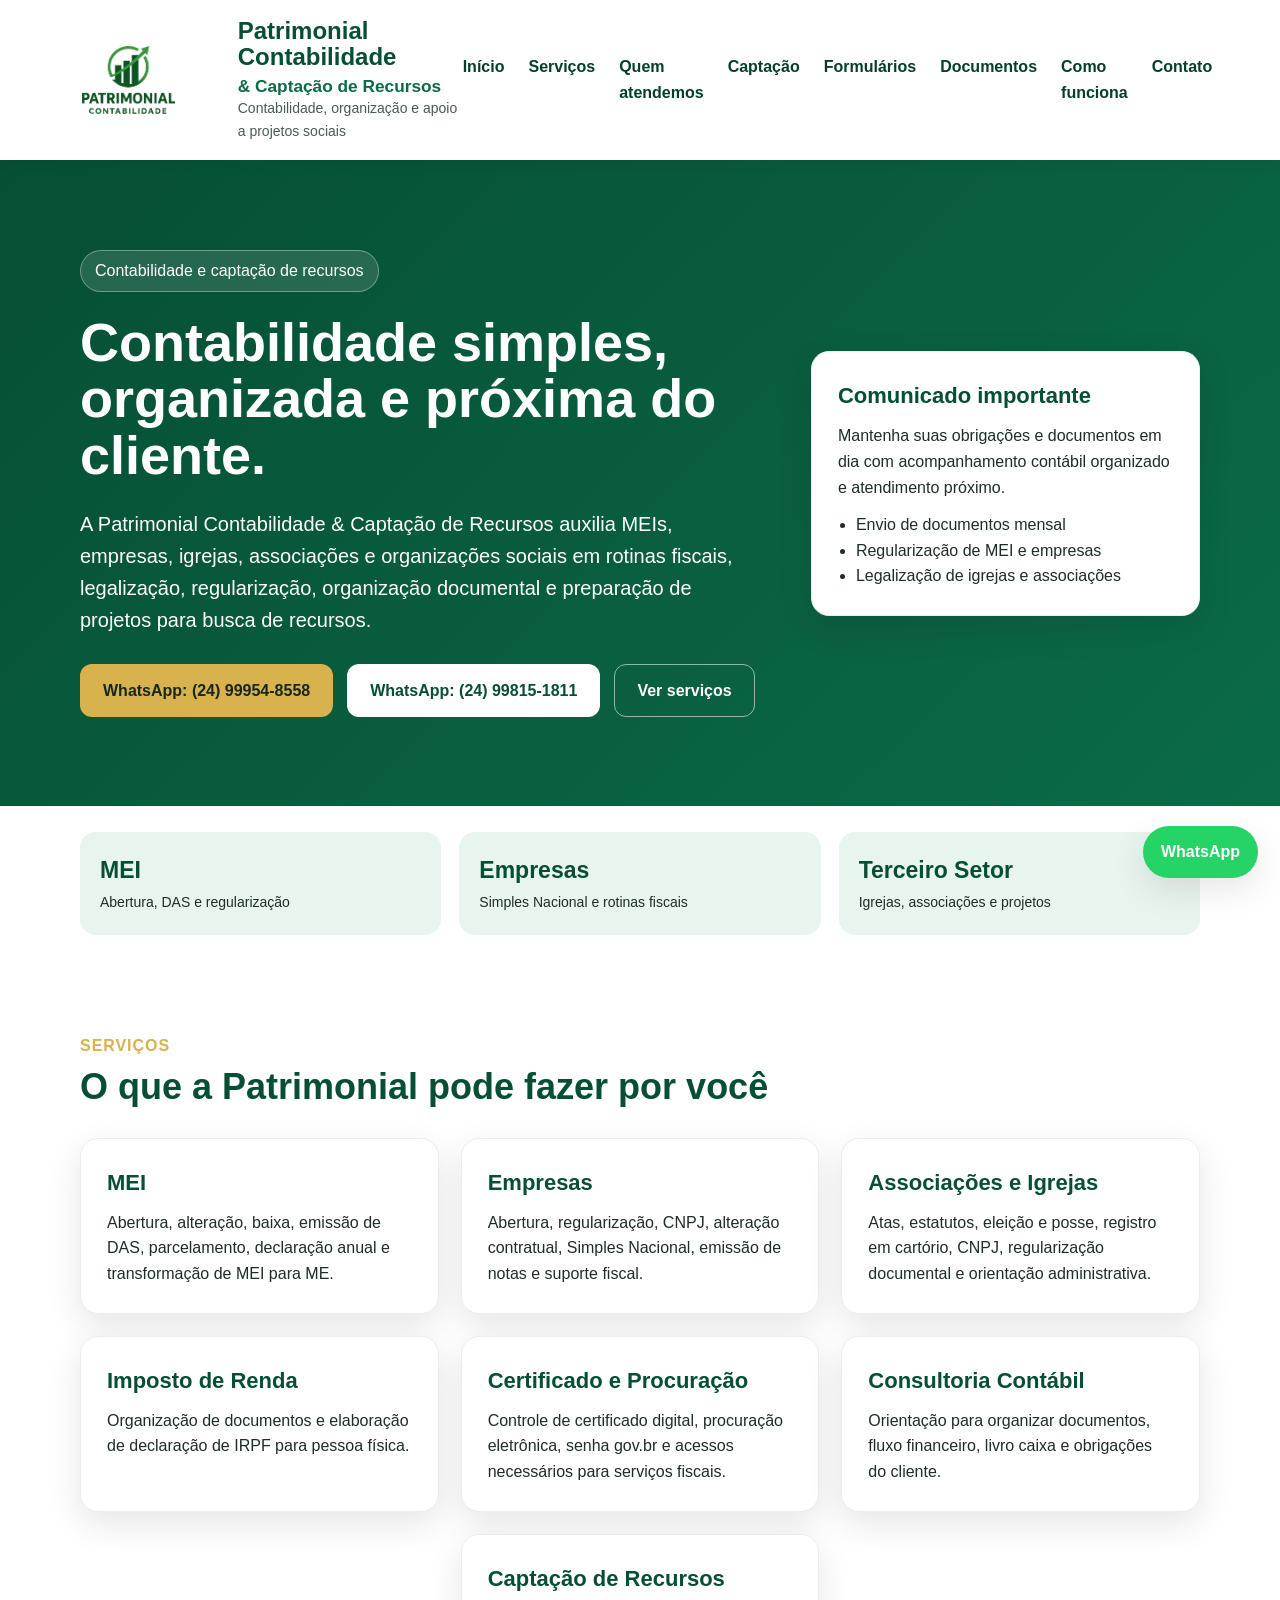
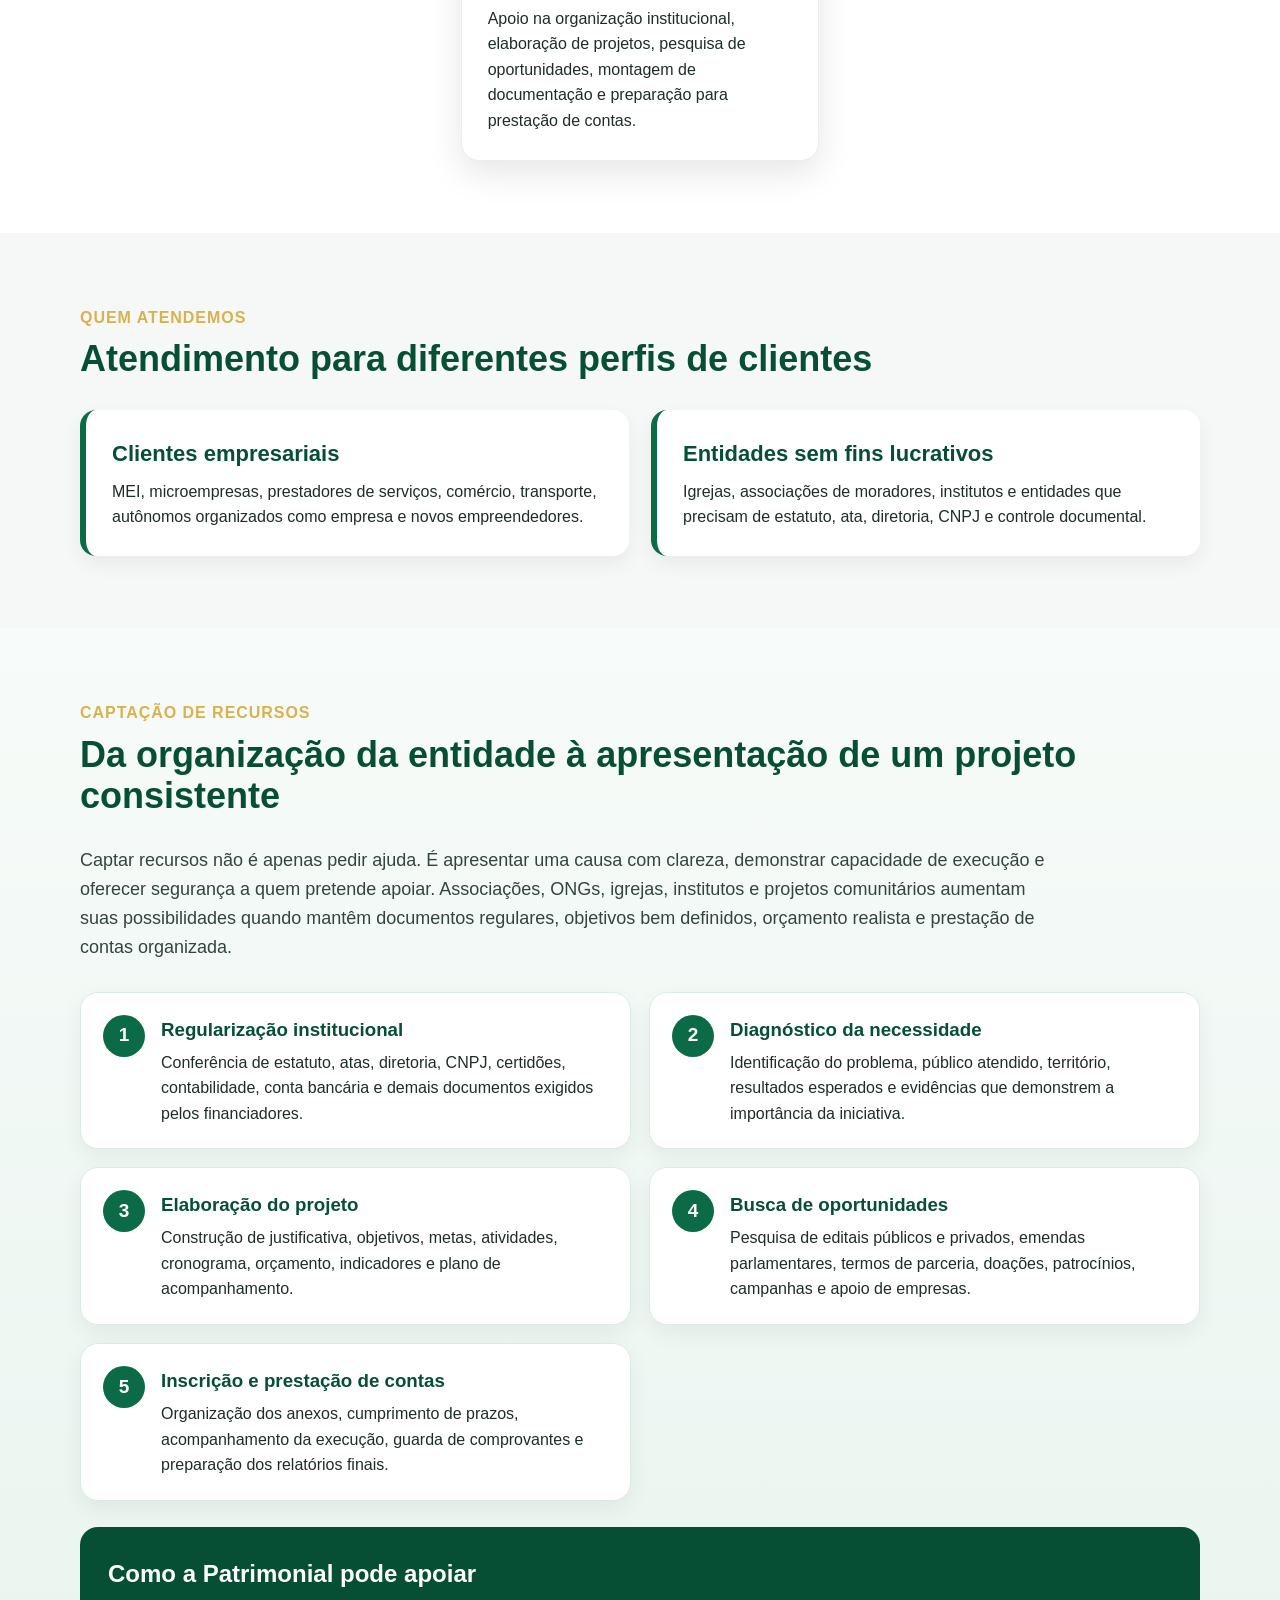
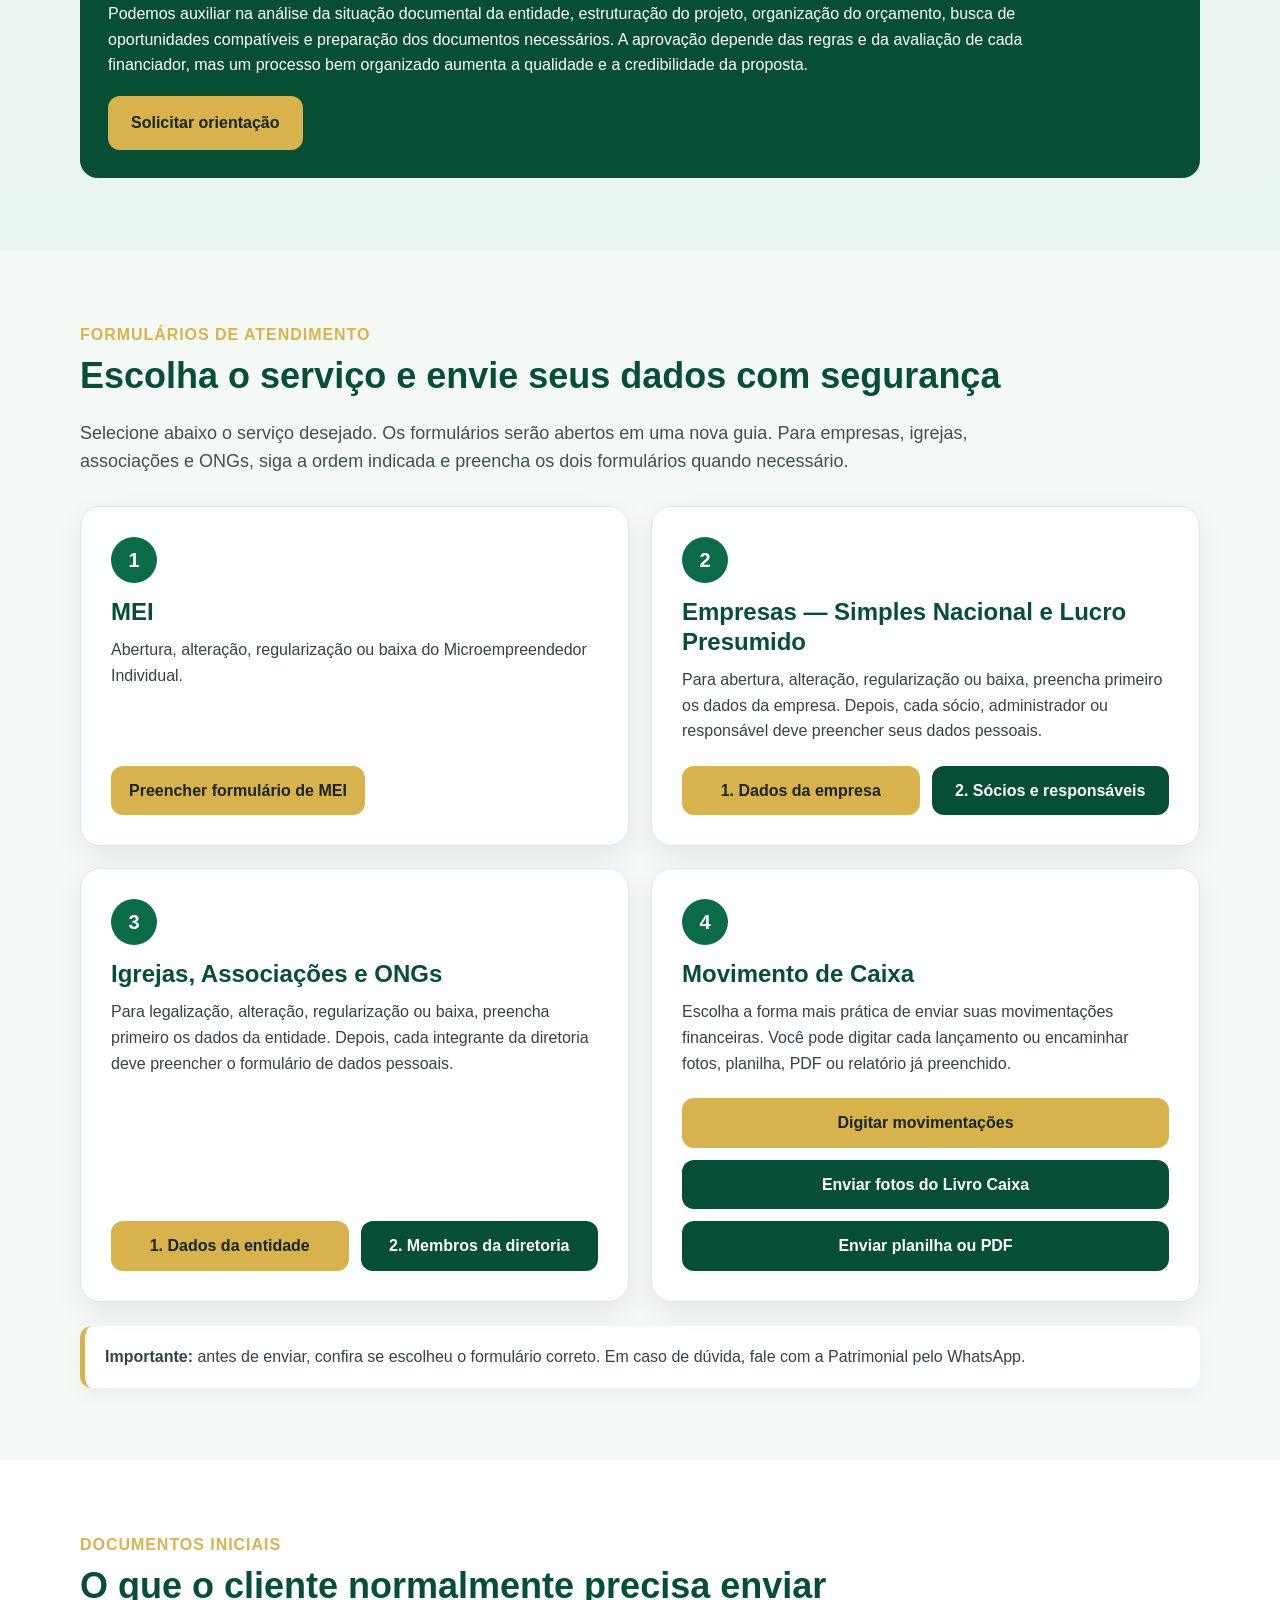
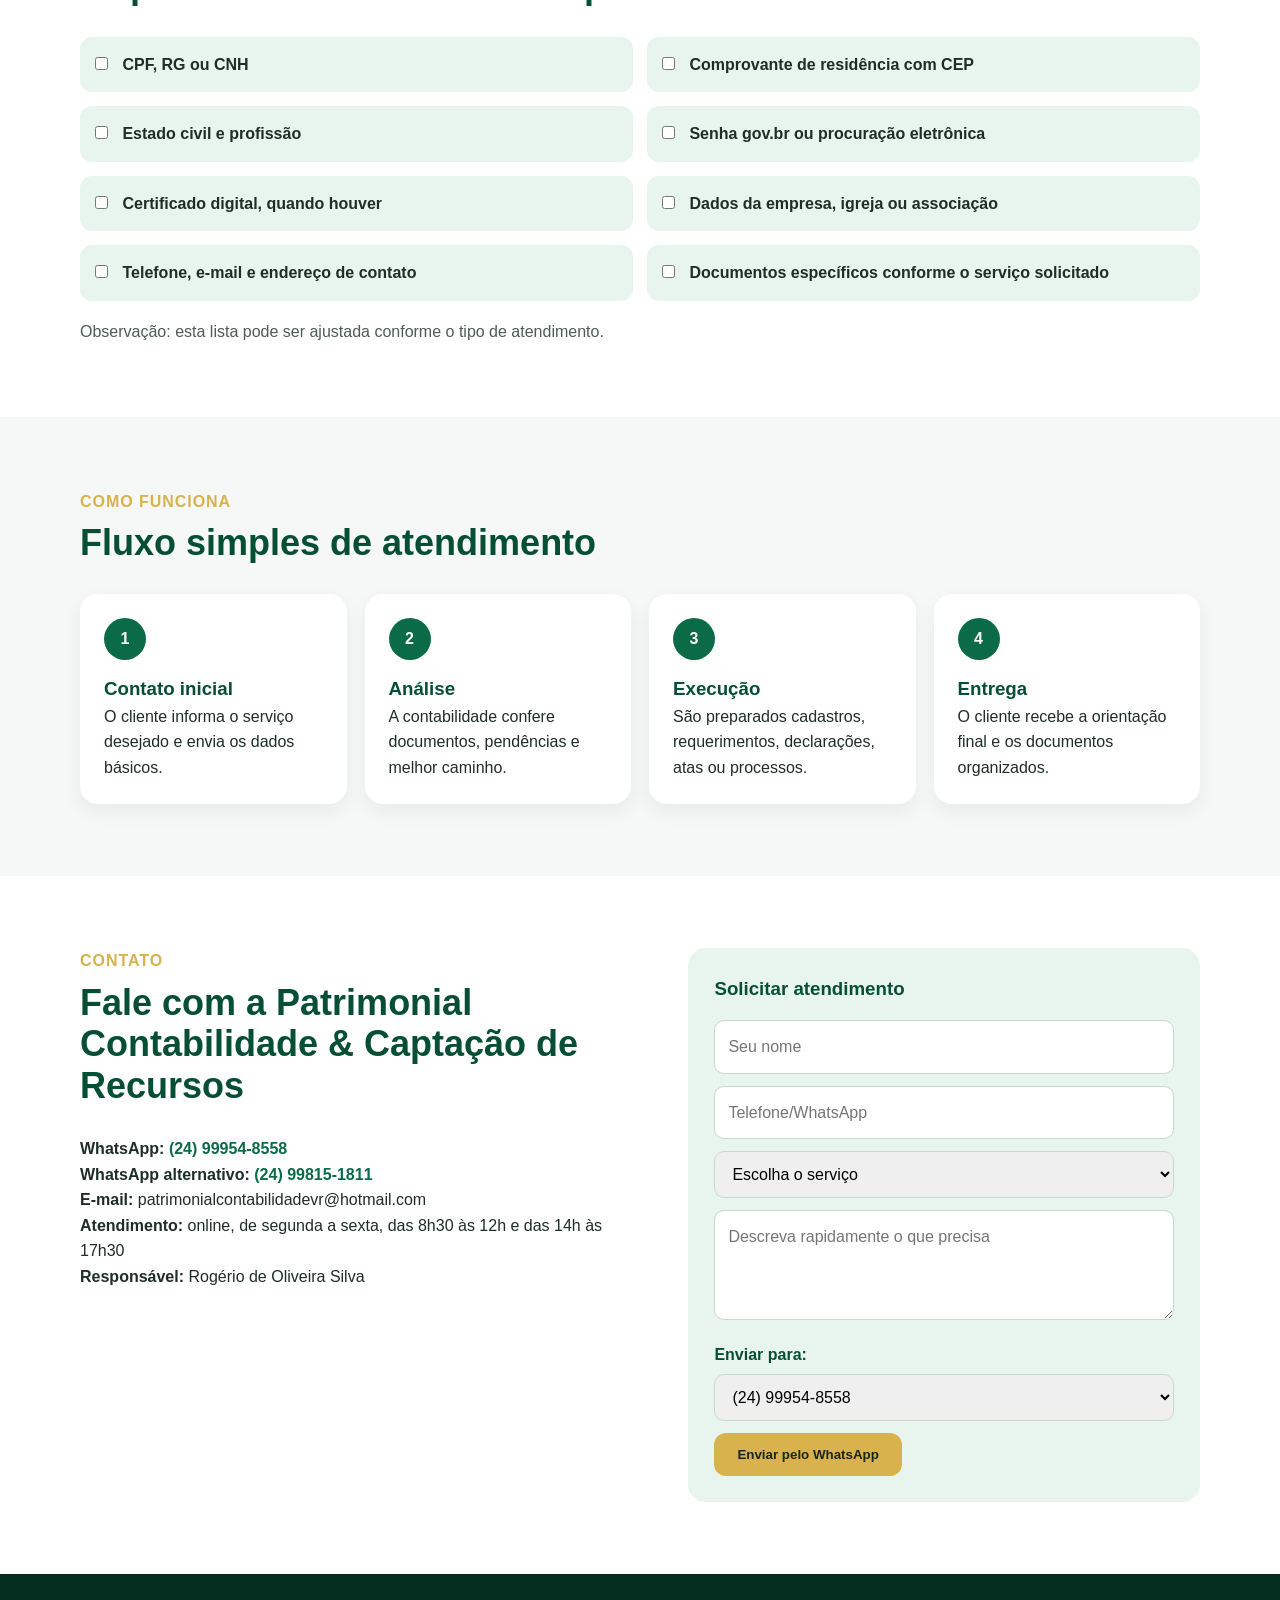
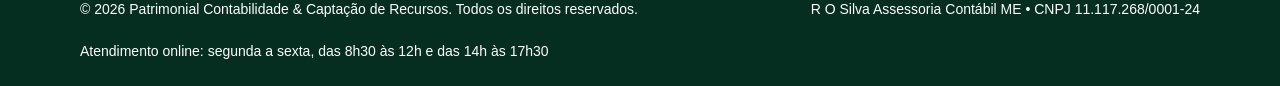
==== commit 1bef95aa: "Atualizar site com formulários e envio de caixa" ====
--- a/index.html
+++ b/index.html
@@ -23,6 +23,7 @@
         <a href="#servicos">Serviços</a>
         <a href="#clientes">Quem atendemos</a>
         <a href="#captacao">Captação</a>
+        <a href="#formularios">Formulários</a>
         <a href="#documentos">Documentos</a>
         <a href="#processo">Como funciona</a>
         <a href="#contato">Contato</a>
@@ -155,6 +156,91 @@
           <h3>Como a Patrimonial pode apoiar</h3>
           <p>Podemos auxiliar na análise da situação documental da entidade, estruturação do projeto, organização do orçamento, busca de oportunidades compatíveis e preparação dos documentos necessários. A aprovação depende das regras e da avaliação de cada financiador, mas um processo bem organizado aumenta a qualidade e a credibilidade da proposta.</p>
           <a class="btn principal" href="#contato">Solicitar orientação</a>
+        </div>
+      </div>
+    </section>
+
+
+    <section id="formularios" class="secao formularios">
+      <div class="container">
+        <div class="titulo">
+          <span>Formulários de atendimento</span>
+          <h2>Escolha o serviço e envie seus dados com segurança</h2>
+        </div>
+
+        <p class="introducao-formularios">
+          Selecione abaixo o serviço desejado. Os formulários serão abertos em uma nova guia.
+          Para empresas, igrejas, associações e ONGs, siga a ordem indicada e preencha os dois formulários quando necessário.
+        </p>
+
+        <div class="grid-formularios">
+          <article class="card-formulario">
+            <div class="icone-formulario" aria-hidden="true">1</div>
+            <h3>MEI</h3>
+            <p>Abertura, alteração, regularização ou baixa do Microempreendedor Individual.</p>
+            <a class="btn-formulario" href="https://forms.gle/hxSFxgE4X2iiCfYBA" target="_blank" rel="noopener">
+              Preencher formulário de MEI
+            </a>
+          </article>
+
+          <article class="card-formulario card-formulario-duplo">
+            <div class="icone-formulario" aria-hidden="true">2</div>
+            <h3>Empresas — Simples Nacional e Lucro Presumido</h3>
+            <p>
+              Para abertura, alteração, regularização ou baixa, preencha primeiro os dados da empresa.
+              Depois, cada sócio, administrador ou responsável deve preencher seus dados pessoais.
+            </p>
+            <div class="acoes-formulario">
+              <a class="btn-formulario" href="https://forms.gle/9CYRFR8XhBN78FNy5" target="_blank" rel="noopener">
+                1. Dados da empresa
+              </a>
+              <a class="btn-formulario secundario-formulario" href="https://forms.gle/yQVpbHjcPvbm3wzK7" target="_blank" rel="noopener">
+                2. Sócios e responsáveis
+              </a>
+            </div>
+          </article>
+
+          <article class="card-formulario card-formulario-duplo">
+            <div class="icone-formulario" aria-hidden="true">3</div>
+            <h3>Igrejas, Associações e ONGs</h3>
+            <p>
+              Para legalização, alteração, regularização ou baixa, preencha primeiro os dados da entidade.
+              Depois, cada integrante da diretoria deve preencher o formulário de dados pessoais.
+            </p>
+            <div class="acoes-formulario">
+              <a class="btn-formulario" href="https://forms.gle/vVjp8ecn3iNoodE36" target="_blank" rel="noopener">
+                1. Dados da entidade
+              </a>
+              <a class="btn-formulario secundario-formulario" href="https://forms.gle/7H121KgVtUtzSZzw5" target="_blank" rel="noopener">
+                2. Membros da diretoria
+              </a>
+            </div>
+          </article>
+
+          <article class="card-formulario card-formulario-duplo">
+            <div class="icone-formulario" aria-hidden="true">4</div>
+            <h3>Movimento de Caixa</h3>
+            <p>
+              Escolha a forma mais prática de enviar suas movimentações financeiras.
+              Você pode digitar cada lançamento ou encaminhar fotos, planilha, PDF ou relatório já preenchido.
+            </p>
+            <div class="acoes-formulario acoes-caixa">
+              <a class="btn-formulario" href="https://forms.gle/HPVmjyB6Vn5iG1R58" target="_blank" rel="noopener">
+                Digitar movimentações
+              </a>
+              <a class="btn-formulario secundario-formulario" href="https://forms.gle/6nrNp5MrmN5SD26A8" target="_blank" rel="noopener">
+                Enviar fotos do Livro Caixa
+              </a>
+              <a class="btn-formulario secundario-formulario" href="https://forms.gle/6nrNp5MrmN5SD26A8" target="_blank" rel="noopener">
+                Enviar planilha ou PDF
+              </a>
+            </div>
+          </article>
+        </div>
+
+        <div class="aviso-formularios">
+          <strong>Importante:</strong>
+          antes de enviar, confira se escolheu o formulário correto. Em caso de dúvida, fale com a Patrimonial pelo WhatsApp.
         </div>
       </div>
     </section>
--- a/style.css
+++ b/style.css
@@ -30,3 +30,105 @@
 
 .captacao-card{grid-column:2}
 @media(max-width:850px){.captacao-card{grid-column:auto}}
+
+
+/* Formulários de atendimento */
+.formularios{background:#f4f9f6}
+.introducao-formularios{
+  max-width:920px;
+  font-size:18px;
+  color:#40514b;
+  margin:-8px 0 30px;
+}
+.grid-formularios{
+  display:grid;
+  grid-template-columns:repeat(2,minmax(0,1fr));
+  gap:22px;
+}
+.card-formulario{
+  position:relative;
+  display:flex;
+  flex-direction:column;
+  align-items:flex-start;
+  min-height:300px;
+  background:#fff;
+  border:1px solid #dce9e2;
+  border-radius:20px;
+  padding:30px;
+  box-shadow:0 10px 28px rgba(0,0,0,.07);
+}
+.card-formulario h3{
+  color:var(--verde-escuro);
+  font-size:24px;
+  line-height:1.25;
+  margin:14px 0 10px;
+}
+.card-formulario p{margin-bottom:22px;color:#34443e}
+.icone-formulario{
+  display:grid;
+  place-items:center;
+  width:46px;
+  height:46px;
+  border-radius:50%;
+  background:var(--verde);
+  color:#fff;
+  font-size:20px;
+  font-weight:900;
+}
+.acoes-formulario{
+  width:100%;
+  display:flex;
+  flex-wrap:wrap;
+  gap:12px;
+  margin-top:auto;
+}
+.btn-formulario{
+  display:inline-flex;
+  justify-content:center;
+  align-items:center;
+  min-height:48px;
+  padding:12px 18px;
+  border-radius:12px;
+  background:var(--dourado);
+  color:#17261f;
+  font-weight:900;
+  text-align:center;
+  margin-top:auto;
+  transition:transform .2s ease,box-shadow .2s ease;
+}
+.btn-formulario:hover{
+  transform:translateY(-2px);
+  box-shadow:0 8px 18px rgba(0,0,0,.12);
+}
+.acoes-formulario .btn-formulario{margin-top:0;flex:1 1 220px}
+.secundario-formulario{
+  background:var(--verde-escuro);
+  color:#fff;
+}
+.aviso-formularios{
+  margin-top:24px;
+  padding:18px 20px;
+  border-left:5px solid var(--dourado);
+  border-radius:12px;
+  background:#fff;
+  color:#34443e;
+  box-shadow:0 6px 18px rgba(0,0,0,.05);
+}
+@media(max-width:850px){
+  .grid-formularios{grid-template-columns:1fr}
+  .card-formulario{min-height:auto;padding:24px}
+  .acoes-formulario{flex-direction:column}
+  .acoes-formulario .btn-formulario{flex-basis:auto;width:100%}
+}
+
+
+/* Opções do Movimento de Caixa */
+.acoes-caixa{
+  display:grid;
+  grid-template-columns:1fr;
+  width:100%;
+}
+.acoes-caixa .btn-formulario{
+  width:100%;
+  flex:none;
+}
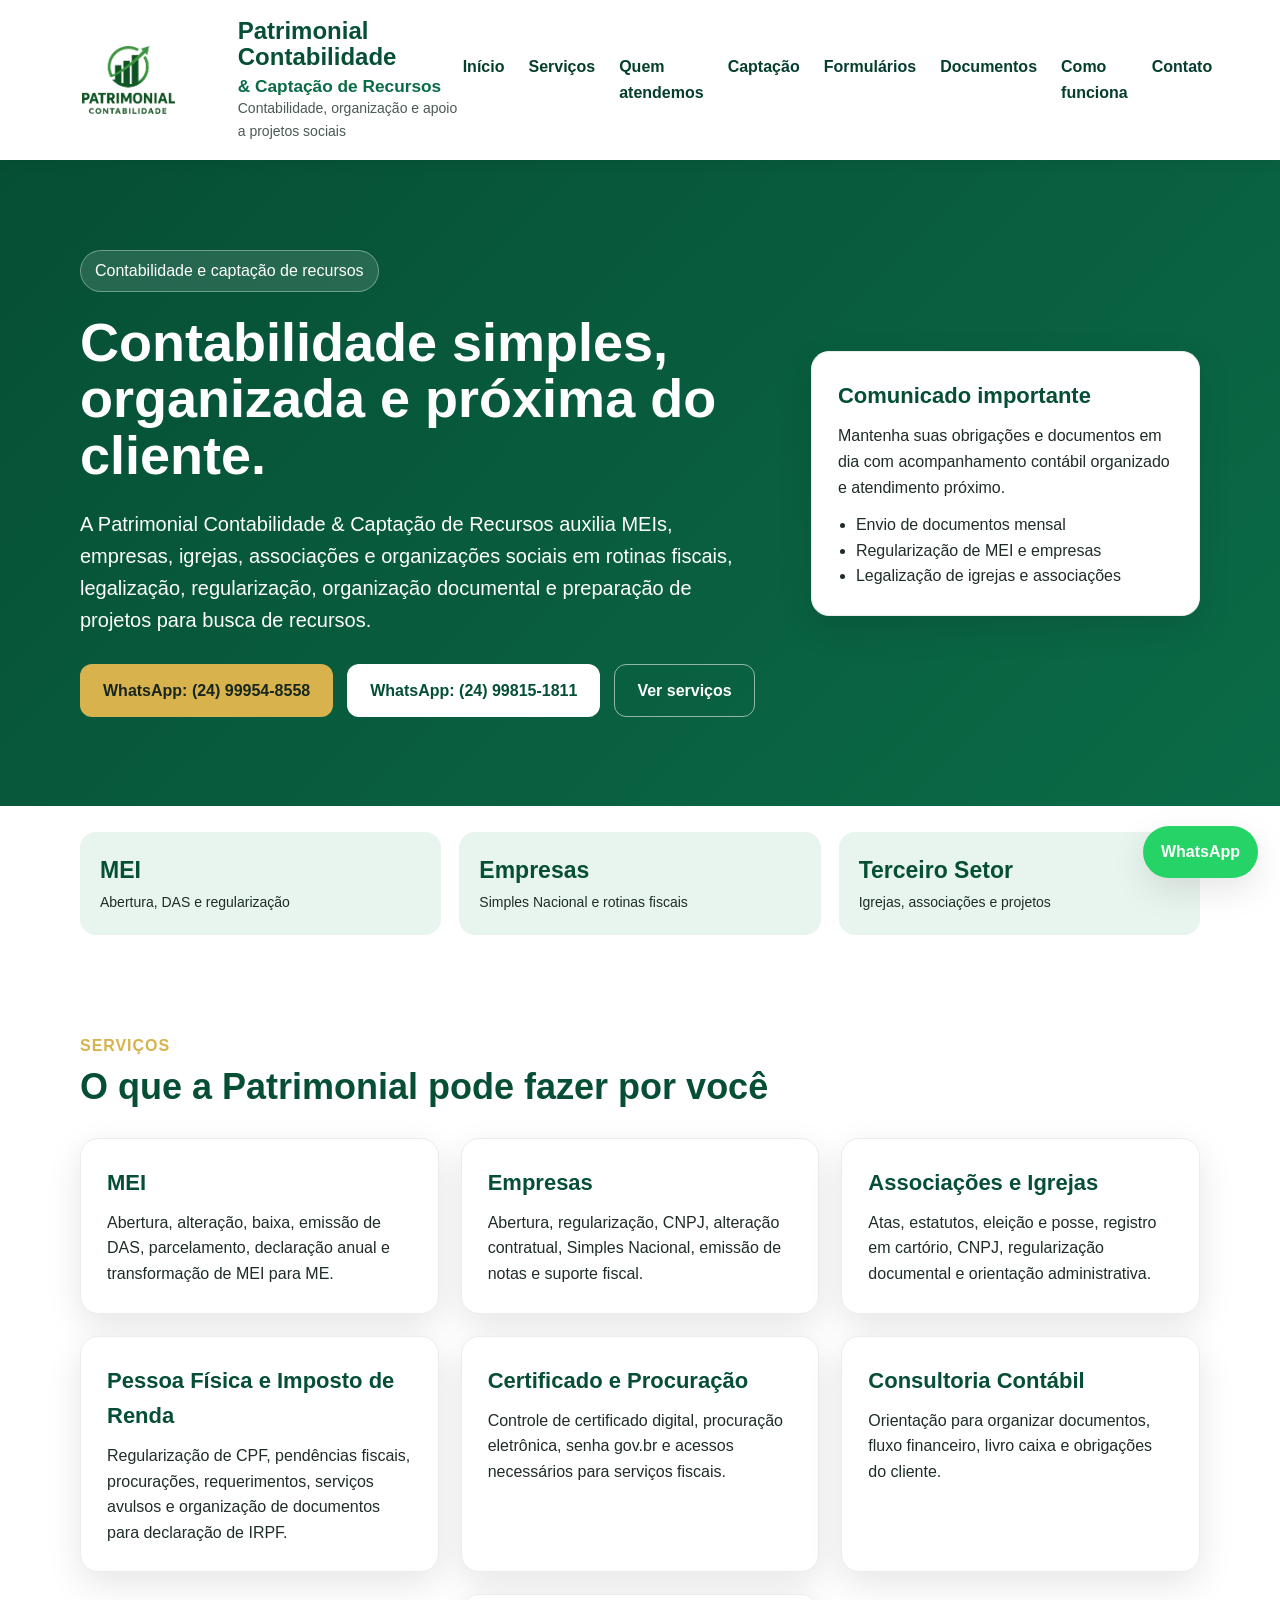
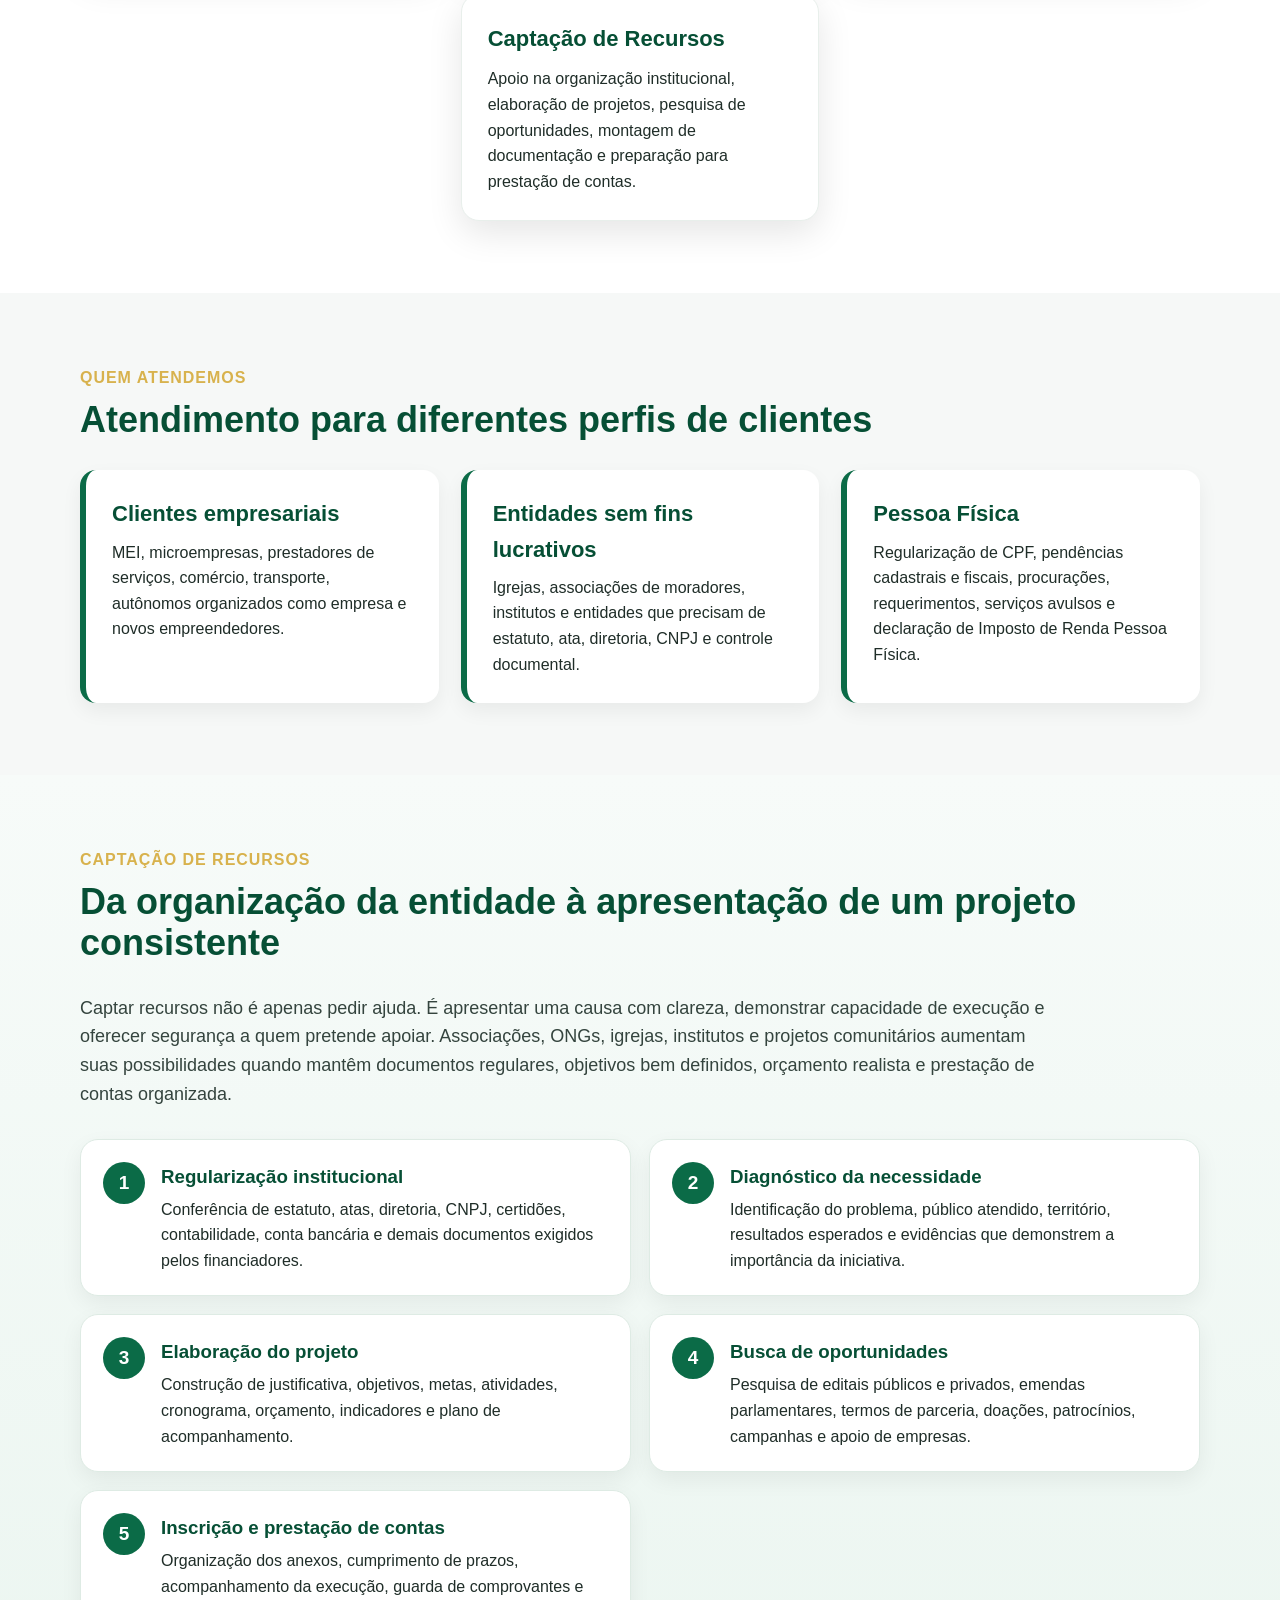
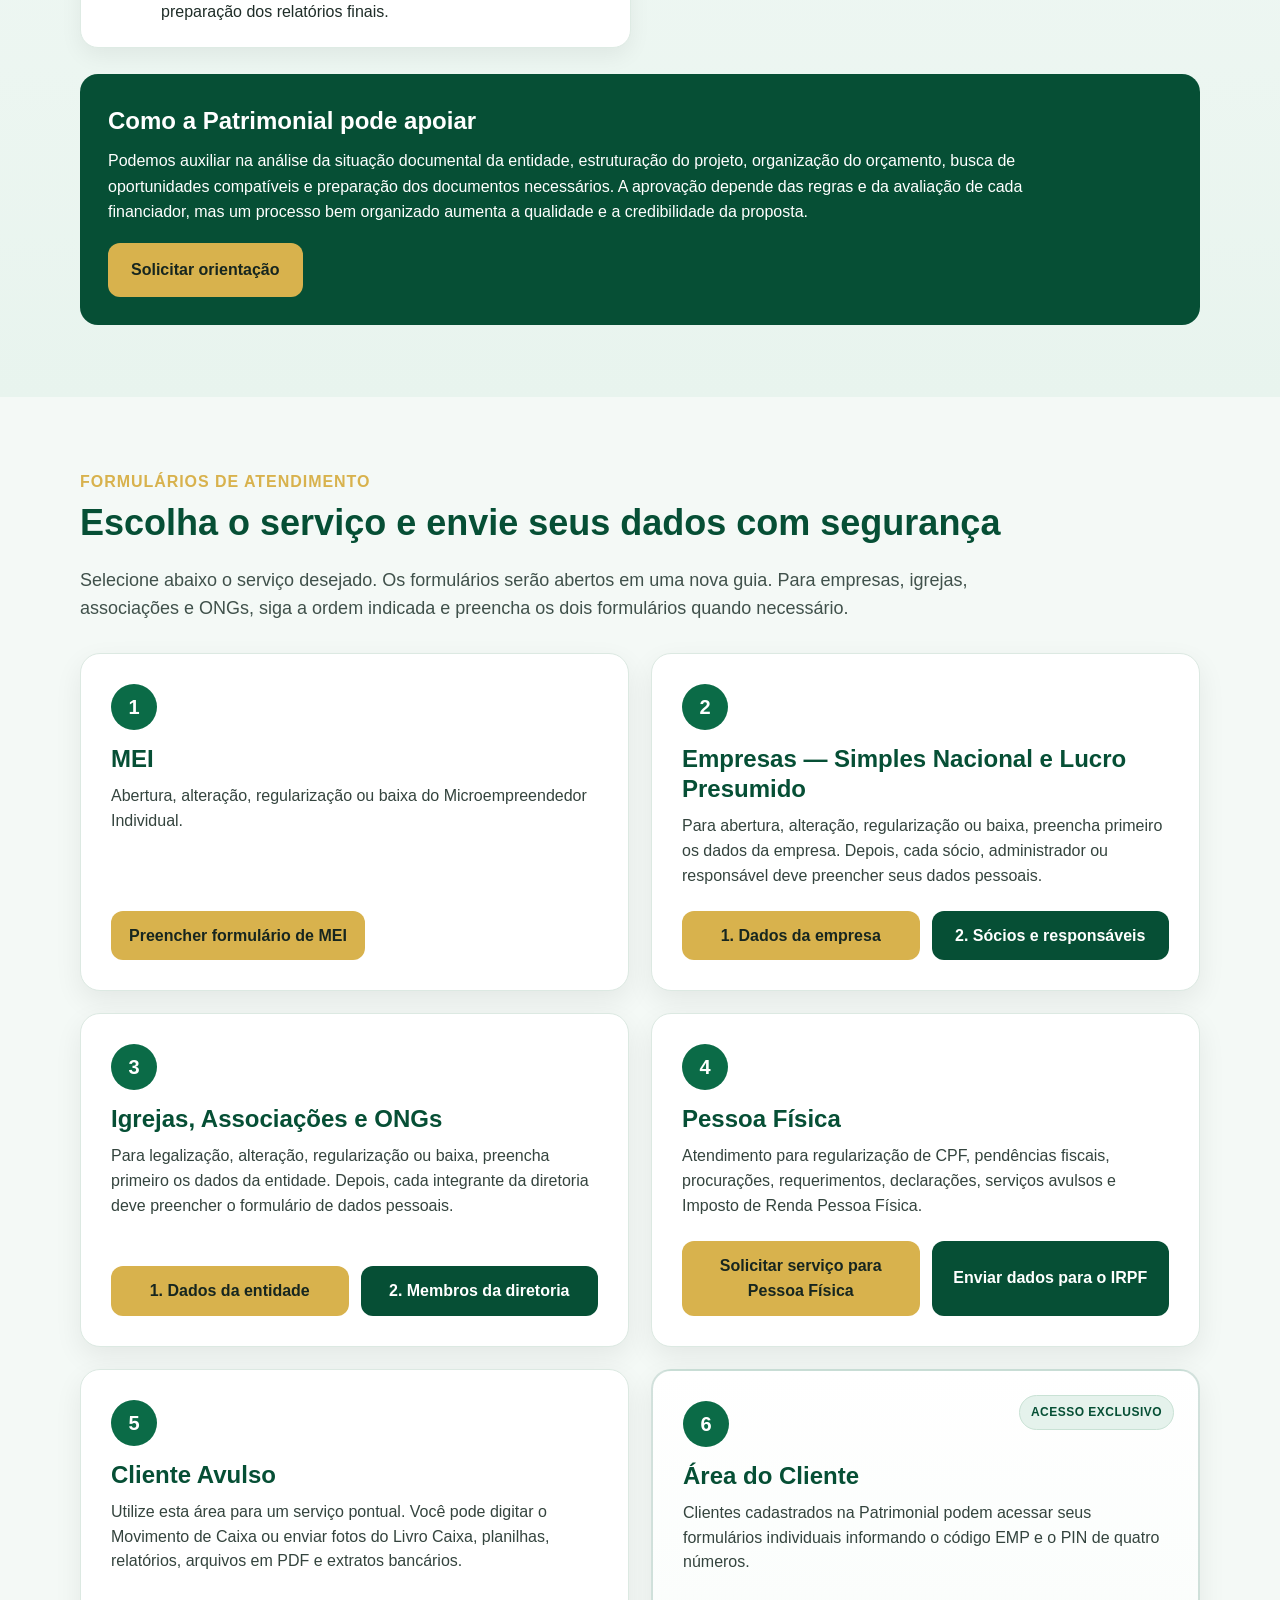
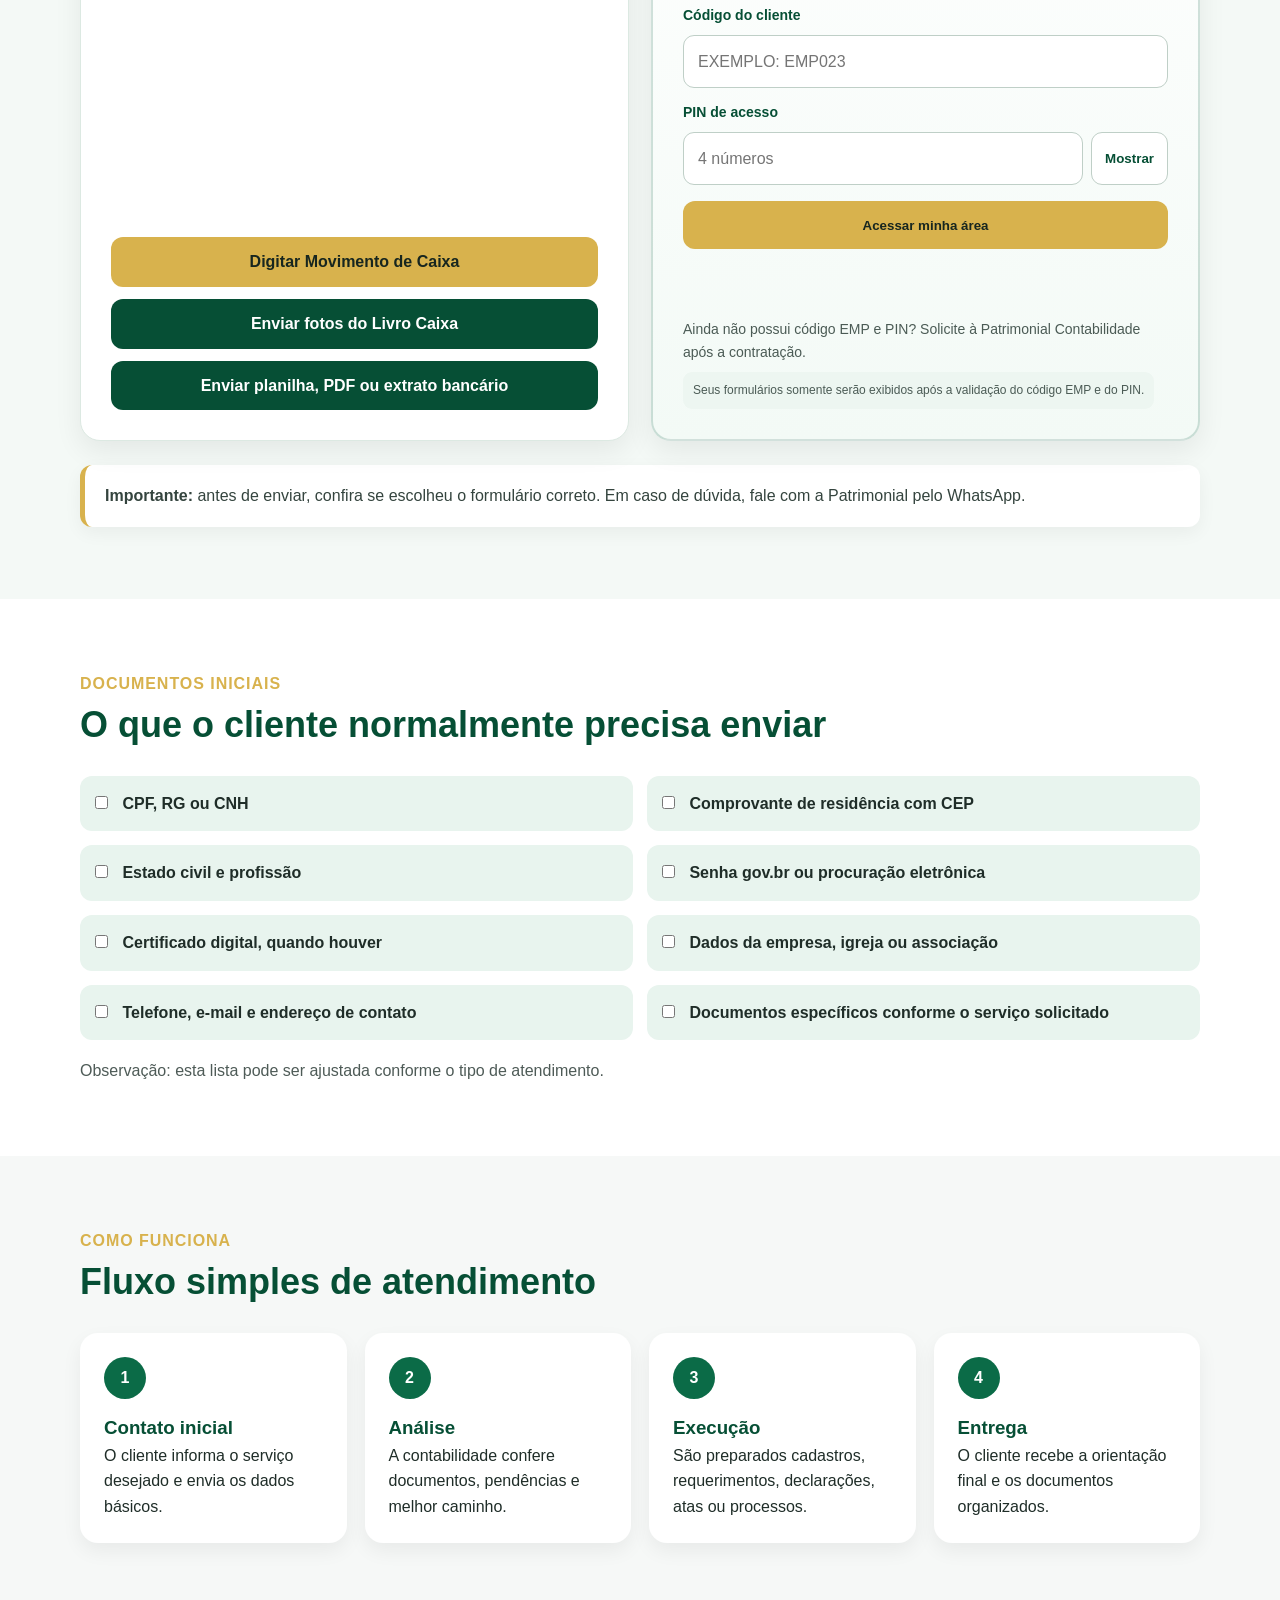
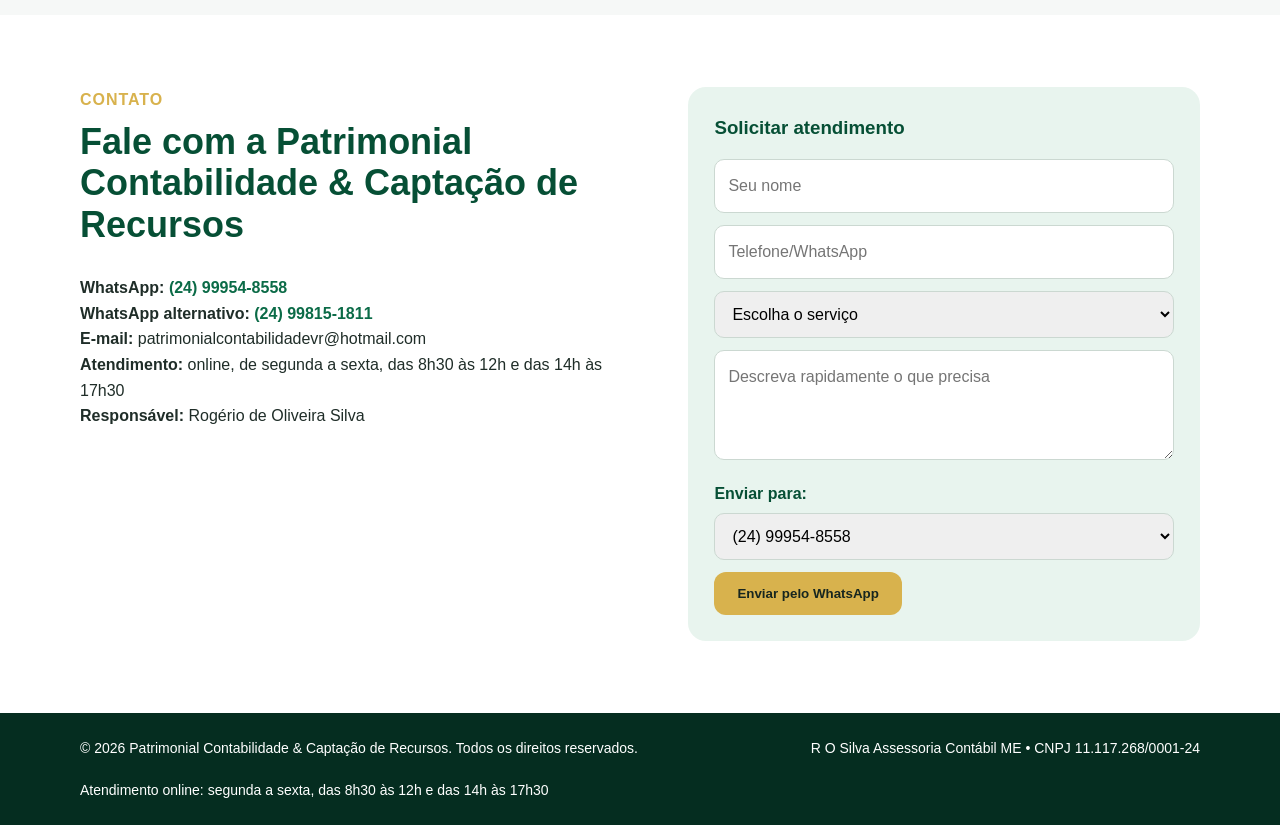
==== commit 90b0e35b: "Publicar Área do Cliente com EMP e PIN" ====
--- a/index.html
+++ b/index.html
@@ -83,8 +83,8 @@
           <p>Atas, estatutos, eleição e posse, registro em cartório, CNPJ, regularização documental e orientação administrativa.</p>
         </article>
         <article class="card">
-          <h3>Imposto de Renda</h3>
-          <p>Organização de documentos e elaboração de declaração de IRPF para pessoa física.</p>
+          <h3>Pessoa Física e Imposto de Renda</h3>
+          <p>Regularização de CPF, pendências fiscais, procurações, requerimentos, serviços avulsos e organização de documentos para declaração de IRPF.</p>
         </article>
         <article class="card">
           <h3>Certificado e Procuração</h3>
@@ -107,7 +107,7 @@
           <span>Quem atendemos</span>
           <h2>Atendimento para diferentes perfis de clientes</h2>
         </div>
-        <div class="lista-dupla">
+        <div class="lista-dupla lista-perfis">
           <div class="painel">
             <h3>Clientes empresariais</h3>
             <p>MEI, microempresas, prestadores de serviços, comércio, transporte, autônomos organizados como empresa e novos empreendedores.</p>
@@ -116,6 +116,10 @@
             <h3>Entidades sem fins lucrativos</h3>
             <p>Igrejas, associações de moradores, institutos e entidades que precisam de estatuto, ata, diretoria, CNPJ e controle documental.</p>
           </div>
+          <div class="painel">
+            <h3>Pessoa Física</h3>
+            <p>Regularização de CPF, pendências cadastrais e fiscais, procurações, requerimentos, serviços avulsos e declaração de Imposto de Renda Pessoa Física.</p>
+          </div>
         </div>
       </div>
     </section>
@@ -219,22 +223,89 @@
 
           <article class="card-formulario card-formulario-duplo">
             <div class="icone-formulario" aria-hidden="true">4</div>
-            <h3>Movimento de Caixa</h3>
+            <h3>Pessoa Física</h3>
             <p>
-              Escolha a forma mais prática de enviar suas movimentações financeiras.
-              Você pode digitar cada lançamento ou encaminhar fotos, planilha, PDF ou relatório já preenchido.
+              Atendimento para regularização de CPF, pendências fiscais, procurações,
+              requerimentos, declarações, serviços avulsos e Imposto de Renda Pessoa Física.
+            </p>
+            <div class="acoes-formulario">
+              <a class="btn-formulario" href="https://forms.gle/VuqNhYx3gx2KTvMZ8" target="_blank" rel="noopener">
+                Solicitar serviço para Pessoa Física
+              </a>
+              <a class="btn-formulario secundario-formulario" href="https://forms.gle/i8E9woCSNQyhT89d6" target="_blank" rel="noopener">
+                Enviar dados para o IRPF
+              </a>
+            </div>
+          </article>
+
+          <article class="card-formulario card-formulario-duplo">
+            <div class="icone-formulario" aria-hidden="true">5</div>
+            <h3>Cliente Avulso</h3>
+            <p>
+              Utilize esta área para um serviço pontual. Você pode digitar o Movimento de Caixa
+              ou enviar fotos do Livro Caixa, planilhas, relatórios, arquivos em PDF e extratos bancários.
             </p>
             <div class="acoes-formulario acoes-caixa">
               <a class="btn-formulario" href="https://forms.gle/HPVmjyB6Vn5iG1R58" target="_blank" rel="noopener">
-                Digitar movimentações
+                Digitar Movimento de Caixa
               </a>
               <a class="btn-formulario secundario-formulario" href="https://forms.gle/6nrNp5MrmN5SD26A8" target="_blank" rel="noopener">
                 Enviar fotos do Livro Caixa
               </a>
               <a class="btn-formulario secundario-formulario" href="https://forms.gle/6nrNp5MrmN5SD26A8" target="_blank" rel="noopener">
-                Enviar planilha ou PDF
+                Enviar planilha, PDF ou extrato bancário
               </a>
             </div>
+          </article>
+
+          <article class="card-formulario card-area-cliente">
+            <div class="icone-formulario" aria-hidden="true">6</div>
+            <div class="selo-area">Acesso exclusivo</div>
+            <h3>Área do Cliente</h3>
+            <p>
+              Clientes cadastrados na Patrimonial podem acessar seus formulários individuais
+              informando o código EMP e o PIN de quatro números.
+            </p>
+
+            <form class="form-area-cliente" onsubmit="acessarAreaCliente(event)">
+              <label for="codigoPortal">Código do cliente</label>
+              <input id="codigoPortal" name="codigoPortal" type="text" maxlength="6"
+                     placeholder="Exemplo: EMP023" autocomplete="off" required>
+
+              <label for="pinPortal">PIN de acesso</label>
+              <div class="campo-pin">
+                <input id="pinPortal" name="pinPortal" type="password" inputmode="numeric"
+                       maxlength="4" placeholder="4 números" autocomplete="off" required>
+                <button type="button" class="mostrar-pin" onclick="alternarPin()" aria-label="Mostrar ou ocultar PIN">
+                  Mostrar
+                </button>
+              </div>
+
+              <button class="btn-formulario btn-acessar-area" type="submit">
+                Acessar minha área
+              </button>
+
+              <p id="mensagemPortal" class="mensagem-portal" aria-live="polite"></p>
+            </form>
+
+            <div id="botoesPortalCliente" class="botoes-portal-demo" hidden>
+              <a id="linkPortalDigitar" class="btn-formulario" href="#" target="_blank" rel="noopener">
+                Digitar movimentações
+              </a>
+              <a id="linkPortalFotos" class="btn-formulario secundario-formulario" href="#" target="_blank" rel="noopener">
+                Enviar fotos do Livro Caixa
+              </a>
+              <a id="linkPortalPlanilha" class="btn-formulario secundario-formulario" href="#" target="_blank" rel="noopener">
+                Enviar planilha, PDF ou extrato
+              </a>
+            </div>
+
+            <p class="ajuda-area-cliente">
+              Ainda não possui código EMP e PIN? Solicite à Patrimonial Contabilidade após a contratação.
+            </p>
+            <p class="nota-previa nota-seguranca">
+              Seus formulários somente serão exibidos após a validação do código EMP e do PIN.
+            </p>
           </article>
         </div>
 
--- a/style.css
+++ b/style.css
@@ -14,7 +14,7 @@
 a{text-decoration:none;color:inherit}.container{width:min(1120px,92%);margin:auto}
 .topo{background:var(--branco);position:sticky;top:0;z-index:20;box-shadow:0 2px 15px rgba(0,0,0,.07)}
 .nav{display:flex;align-items:center;justify-content:space-between;padding:18px 0}.marca{display:flex;align-items:center;gap:14px}.logo-img{width:210px;height:72px;object-fit:contain;object-position:left center;border-radius:14px;background:#fff;padding:2px}.marca h1{font-size:24px;color:var(--verde-escuro);line-height:1.1}.marca p{font-size:14px;color:#4a5a55}nav{display:flex;gap:24px;font-weight:700;color:#063e2d}nav a:hover{color:var(--dourado)}.menu-btn{display:none;background:var(--verde);color:#fff;border:0;border-radius:10px;font-size:24px;padding:6px 12px}
-.hero{background:linear-gradient(135deg,var(--verde-escuro),var(--verde));color:#fff;padding:90px 0}.hero-grid{display:grid;grid-template-columns:1.4fr .8fr;gap:50px;align-items:center}.etiqueta{display:inline-block;border:1px solid rgba(255,255,255,.35);background:rgba(255,255,255,.12);padding:7px 14px;border-radius:999px;margin-bottom:22px}.hero h2{font-size:54px;line-height:1.05;margin-bottom:24px;max-width:760px}.subtexto{font-size:20px;max-width:760px}.botoes{display:flex;gap:14px;margin-top:28px;flex-wrap:wrap}.btn{display:inline-block;border-radius:12px;padding:13px 22px;font-weight:800;border:1px solid transparent;cursor:pointer}.principal{background:var(--dourado);color:#17261f}.principal.alternativo{background:#fff;color:var(--verde-escuro);border-color:rgba(255,255,255,.7)}.secundario{border-color:rgba(255,255,255,.55);color:#fff}.card{background:#fff;border-radius:18px;padding:26px;box-shadow:var(--sombra);border:1px solid #e8efeb}.destaque{color:var(--texto)}.destaque h3{color:var(--verde-escuro);margin-bottom:16px}.destaque ul{margin-left:18px;margin-top:12px}.faixa{background:#fff;margin-top:-1px}.numeros{display:grid;grid-template-columns:repeat(3,1fr);gap:18px;padding:26px 0}.numeros div{background:var(--verde-claro);padding:20px;border-radius:16px}.numeros strong{display:block;color:var(--verde-escuro);font-size:23px}.numeros span{font-size:14px}.secao{padding:72px 0}.titulo{margin-bottom:30px}.titulo span{color:var(--dourado);font-weight:900;text-transform:uppercase;letter-spacing:.06em}.titulo h2{font-size:36px;color:var(--verde-escuro);line-height:1.15;margin-top:8px}.grid-cards{display:grid;grid-template-columns:repeat(3,1fr);gap:22px}.card h3{color:var(--verde-escuro);font-size:22px;margin-bottom:10px}.claro{background:var(--cinza)}.lista-dupla{display:grid;grid-template-columns:1fr 1fr;gap:22px}.painel{background:#fff;border-left:6px solid var(--verde);border-radius:16px;padding:26px;box-shadow:0 8px 20px rgba(0,0,0,.06)}.painel h3{color:var(--verde-escuro);font-size:22px;margin-bottom:8px}.checklist{display:grid;grid-template-columns:repeat(2,1fr);gap:14px}.checklist label{background:var(--verde-claro);padding:15px;border-radius:12px;font-weight:700}.checklist input{margin-right:10px}.observacao{margin-top:18px;color:#4e5b57}.passos{display:grid;grid-template-columns:repeat(4,1fr);gap:18px}.passos div{background:#fff;border-radius:18px;padding:24px;box-shadow:0 8px 20px rgba(0,0,0,.06)}.passos strong{display:grid;place-items:center;background:var(--verde);color:#fff;width:42px;height:42px;border-radius:50%;margin-bottom:14px}.passos h3{color:var(--verde-escuro)}.contato{display:grid;grid-template-columns:1fr .9fr;gap:40px}.formulario{background:var(--verde-claro);border-radius:18px;padding:26px}.formulario h3{color:var(--verde-escuro);margin-bottom:16px}.formulario input,.formulario select,.formulario textarea{width:100%;padding:13px;margin-bottom:12px;border-radius:10px;border:1px solid #cbd8d1;font:inherit}.formulario textarea{min-height:110px;resize:vertical}.rotulo-numero{display:block;font-weight:700;color:var(--verde-escuro);margin:2px 0 6px}.link-contato{color:var(--verde);font-weight:800}.link-contato:hover{text-decoration:underline}.whatsapp{position:fixed;right:22px;bottom:22px;background:#25d366;color:#fff;font-weight:900;padding:13px 18px;border-radius:999px;box-shadow:var(--sombra);z-index:30}footer{background:#052d20;color:#fff;padding:24px 0}.rodape{display:flex;justify-content:space-between;gap:20px;flex-wrap:wrap;font-size:14px}
+.hero{background:linear-gradient(135deg,var(--verde-escuro),var(--verde));color:#fff;padding:90px 0}.hero-grid{display:grid;grid-template-columns:1.4fr .8fr;gap:50px;align-items:center}.etiqueta{display:inline-block;border:1px solid rgba(255,255,255,.35);background:rgba(255,255,255,.12);padding:7px 14px;border-radius:999px;margin-bottom:22px}.hero h2{font-size:54px;line-height:1.05;margin-bottom:24px;max-width:760px}.subtexto{font-size:20px;max-width:760px}.botoes{display:flex;gap:14px;margin-top:28px;flex-wrap:wrap}.btn{display:inline-block;border-radius:12px;padding:13px 22px;font-weight:800;border:1px solid transparent;cursor:pointer}.principal{background:var(--dourado);color:#17261f}.principal.alternativo{background:#fff;color:var(--verde-escuro);border-color:rgba(255,255,255,.7)}.secundario{border-color:rgba(255,255,255,.55);color:#fff}.card{background:#fff;border-radius:18px;padding:26px;box-shadow:var(--sombra);border:1px solid #e8efeb}.destaque{color:var(--texto)}.destaque h3{color:var(--verde-escuro);margin-bottom:16px}.destaque ul{margin-left:18px;margin-top:12px}.faixa{background:#fff;margin-top:-1px}.numeros{display:grid;grid-template-columns:repeat(3,1fr);gap:18px;padding:26px 0}.numeros div{background:var(--verde-claro);padding:20px;border-radius:16px}.numeros strong{display:block;color:var(--verde-escuro);font-size:23px}.numeros span{font-size:14px}.secao{padding:72px 0}.titulo{margin-bottom:30px}.titulo span{color:var(--dourado);font-weight:900;text-transform:uppercase;letter-spacing:.06em}.titulo h2{font-size:36px;color:var(--verde-escuro);line-height:1.15;margin-top:8px}.grid-cards{display:grid;grid-template-columns:repeat(3,1fr);gap:22px}.card h3{color:var(--verde-escuro);font-size:22px;margin-bottom:10px}.claro{background:var(--cinza)}.lista-dupla{display:grid;grid-template-columns:1fr 1fr;gap:22px}.lista-perfis{grid-template-columns:repeat(3,1fr)}.painel{background:#fff;border-left:6px solid var(--verde);border-radius:16px;padding:26px;box-shadow:0 8px 20px rgba(0,0,0,.06)}.painel h3{color:var(--verde-escuro);font-size:22px;margin-bottom:8px}.checklist{display:grid;grid-template-columns:repeat(2,1fr);gap:14px}.checklist label{background:var(--verde-claro);padding:15px;border-radius:12px;font-weight:700}.checklist input{margin-right:10px}.observacao{margin-top:18px;color:#4e5b57}.passos{display:grid;grid-template-columns:repeat(4,1fr);gap:18px}.passos div{background:#fff;border-radius:18px;padding:24px;box-shadow:0 8px 20px rgba(0,0,0,.06)}.passos strong{display:grid;place-items:center;background:var(--verde);color:#fff;width:42px;height:42px;border-radius:50%;margin-bottom:14px}.passos h3{color:var(--verde-escuro)}.contato{display:grid;grid-template-columns:1fr .9fr;gap:40px}.formulario{background:var(--verde-claro);border-radius:18px;padding:26px}.formulario h3{color:var(--verde-escuro);margin-bottom:16px}.formulario input,.formulario select,.formulario textarea{width:100%;padding:13px;margin-bottom:12px;border-radius:10px;border:1px solid #cbd8d1;font:inherit}.formulario textarea{min-height:110px;resize:vertical}.rotulo-numero{display:block;font-weight:700;color:var(--verde-escuro);margin:2px 0 6px}.link-contato{color:var(--verde);font-weight:800}.link-contato:hover{text-decoration:underline}.whatsapp{position:fixed;right:22px;bottom:22px;background:#25d366;color:#fff;font-weight:900;padding:13px 18px;border-radius:999px;box-shadow:var(--sombra);z-index:30}footer{background:#052d20;color:#fff;padding:24px 0}.rodape{display:flex;justify-content:space-between;gap:20px;flex-wrap:wrap;font-size:14px}
 @media(max-width:850px){.menu-btn{display:block}nav{display:none;position:absolute;right:4%;top:84px;background:#fff;box-shadow:var(--sombra);border-radius:16px;padding:18px;flex-direction:column;gap:12px}nav.ativo{display:flex}.hero-grid,.contato,.lista-dupla{grid-template-columns:1fr}.hero h2{font-size:38px}.grid-cards,.numeros,.passos,.checklist{grid-template-columns:1fr}.marca h1{font-size:19px}.marca p{font-size:12px}.logo-img{width:170px;height:58px}}
 .marca h1 span{font-size:.72em;color:var(--verde)}
 .captacao{background:linear-gradient(180deg,#f7fbf9,#e8f4ee)}
@@ -132,3 +132,123 @@
   width:100%;
   flex:none;
 }
+
+
+/* Prévia — Cliente Avulso e Área do Cliente */
+.card-area-cliente{
+  border:2px solid rgba(8,92,65,.18);
+  background:linear-gradient(180deg,#ffffff 0%,#f3faf6 100%);
+}
+.selo-area{
+  position:absolute;
+  top:24px;
+  right:24px;
+  background:#e5f2ec;
+  color:var(--verde-escuro);
+  border:1px solid #c9e2d5;
+  border-radius:999px;
+  padding:7px 11px;
+  font-size:12px;
+  font-weight:900;
+  text-transform:uppercase;
+  letter-spacing:.04em;
+}
+.form-area-cliente{
+  width:100%;
+  display:grid;
+  gap:8px;
+  margin-top:2px;
+}
+.form-area-cliente label{
+  color:var(--verde-escuro);
+  font-weight:800;
+  font-size:14px;
+  margin-top:5px;
+}
+.form-area-cliente input{
+  width:100%;
+  border:1px solid #bfcfc7;
+  border-radius:11px;
+  padding:13px 14px;
+  font:inherit;
+  text-transform:uppercase;
+  outline:none;
+  background:#fff;
+}
+.form-area-cliente input:focus{
+  border-color:var(--verde);
+  box-shadow:0 0 0 3px rgba(15,113,78,.12);
+}
+.campo-pin{
+  display:grid;
+  grid-template-columns:1fr auto;
+  gap:8px;
+}
+.campo-pin input{text-transform:none}
+.mostrar-pin{
+  border:1px solid #bfcfc7;
+  border-radius:11px;
+  background:#fff;
+  color:var(--verde-escuro);
+  padding:0 13px;
+  font-weight:800;
+  cursor:pointer;
+}
+.btn-acessar-area{
+  width:100%;
+  border:0;
+  cursor:pointer;
+  margin-top:8px;
+}
+.mensagem-portal{
+  min-height:22px;
+  font-size:14px;
+  font-weight:800;
+  color:var(--verde-escuro);
+}
+.botoes-portal-demo{
+  width:100%;
+  display:grid;
+  gap:10px;
+  margin-top:14px;
+  padding-top:16px;
+  border-top:1px dashed #b9cec3;
+}
+.botoes-portal-demo .btn-formulario{width:100%;margin:0}
+.ajuda-area-cliente{
+  margin:17px 0 0!important;
+  font-size:14px;
+  color:#4b5b55!important;
+}
+.nota-previa{
+  margin:9px 0 0!important;
+  font-size:12px;
+  color:#7a5b00!important;
+  background:#fff7d9;
+  border-radius:9px;
+  padding:9px 10px;
+}
+@media(max-width:850px){
+  .selo-area{position:static;display:inline-block;margin-bottom:4px}
+}
+
+
+/* Cartão Pessoa Física */
+.card-formulario h3 + p{
+  line-height:1.55;
+}
+
+
+/* Estados da consulta real da Área do Cliente */
+.mensagem-portal.erro{color:#a12626}
+.mensagem-portal.sucesso{color:var(--verde-escuro);background:#e7f5ed;border-radius:9px;padding:9px 10px}
+.mensagem-portal.carregando{color:#7a5b00}
+.btn-acessar-area:disabled{opacity:.7;cursor:wait}
+.nota-seguranca{color:#4b5b55!important;background:#edf6f1}
+
+
+/* Segurança visual: o atributo hidden sempre prevalece */
+.botoes-portal-demo[hidden],
+#botoesPortalCliente[hidden]{
+  display:none!important;
+}
